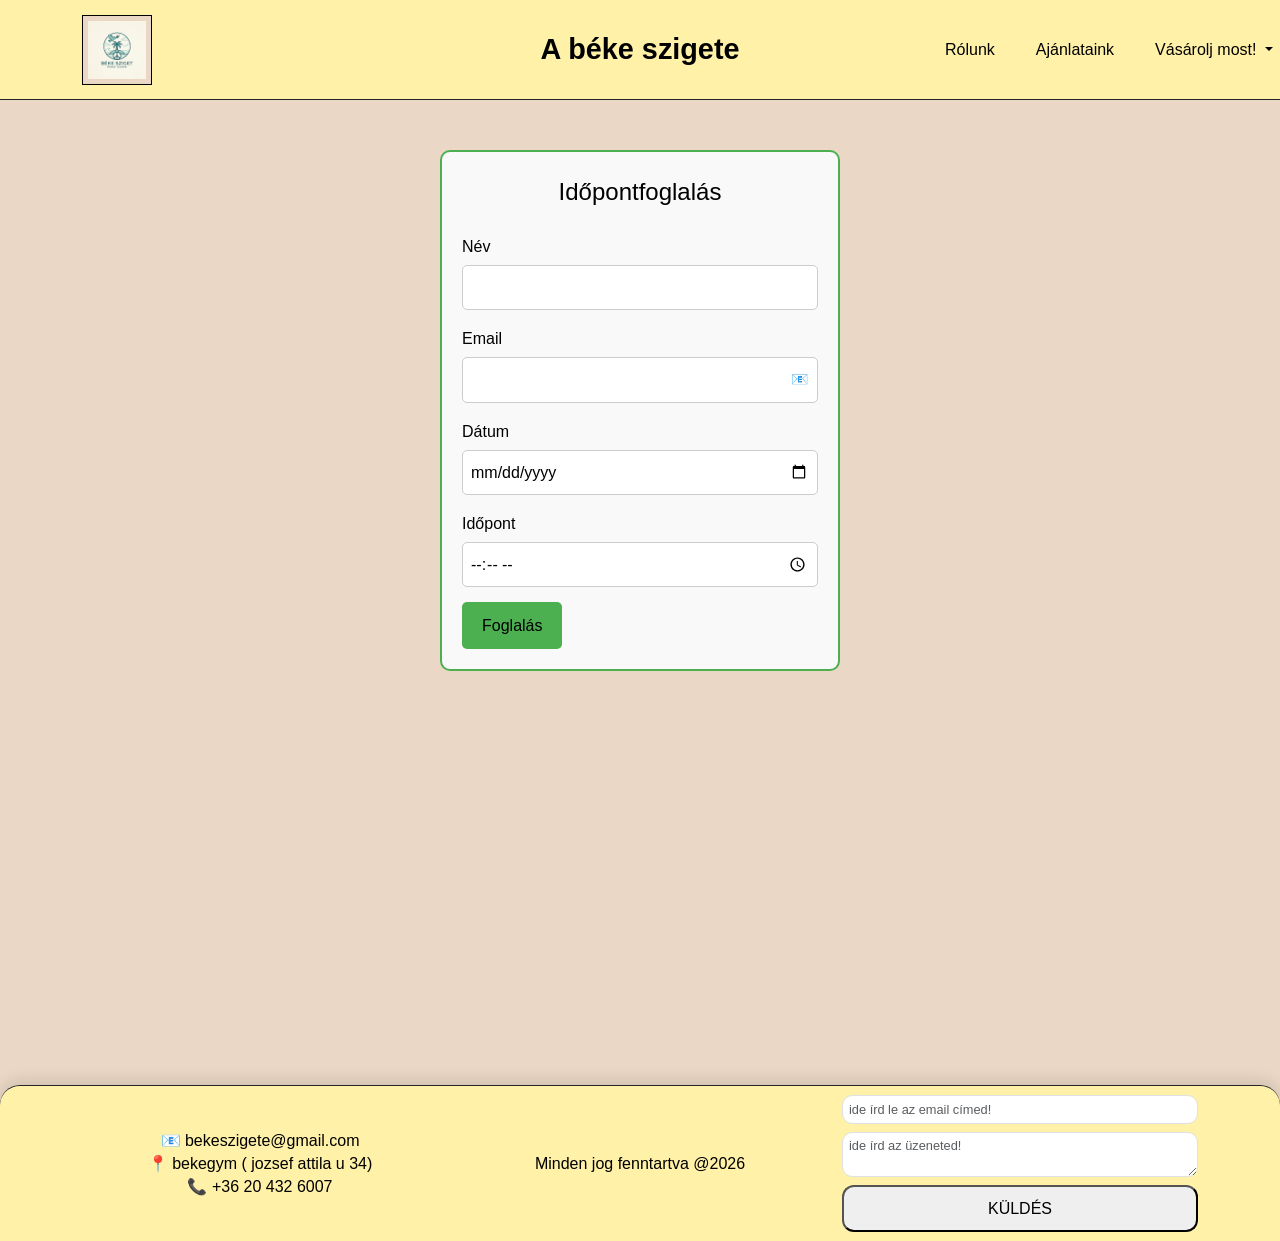
==== ajanlat.html @ f7b93e75 "javítva" ====
<!DOCTYPE html>
<html lang="hu">
<head>
    <meta charset="UTF-8">
    <meta name="viewport" content="width=device-width, initial-scale=1.0">
    <title>Git Áron | Táplálkozási és Életmód Tanácsadó</title>
    <link href="https://cdn.jsdelivr.net/npm/bootstrap@5.3.3/dist/css/bootstrap.min.css" rel="stylesheet">
    <link rel="stylesheet" href="css/style.css">

<title>Időpontfoglalás</title>

</head>

<body>

    <header class="sziget-fejlec container-fluid border-bottom border-dark">
    <div class="container h-100">
      <div class="row h-100 align-items-center">
        <div class="col-3">
          <img src="img/oldallogo.png" class="sziget-mini-logo" alt="Logo">
        </div>
        <div class="col-6 text-center">
          <a href="index.html" class="sziget-fo-link nav-link active">A béke szigete</a>
        </div>

        <nav class="navbar navbar-expand-lg sajat-navbar col-3 d-flex justify-content-end gap-3">
          <div class="container-fluid">
            <button class="navbar-toggler" type="button" data-bs-toggle="collapse"
              data-bs-target="#navbarSupportedContent" aria-controls="navbarSupportedContent" aria-expanded="false"
              aria-label="Toggle navigation">
              <span class="navbar-toggler-icon"></span>
            </button>
            <div class="collapse navbar-collapse" id="navbarSupportedContent">
              <ul class="navbar-nav me-auto mb-2 mb-lg-0">
                <li class="nav-item">
                  <a class="nav-link active" aria-current="page" href="rolunk.html">Rólunk</a>
                </li>
                <li class="nav-item">
                  <a class="nav-link" href="ajanlat.html">Ajánlataink</a>
                </li>
                <li class="nav-item dropdown">
                  <a class="nav-link dropdown-toggle" href="#" role="button" data-bs-toggle="dropdown"
                    aria-expanded="false">
                    Vásárolj most!
                  </a>
                  <ul class="dropdown-menu">

                    <li><a class="dropdown-item" href="termekek.html">Termékek</a></li>
                    <li>
                      <hr class="dropdown-divider">
                    </li>
                    <li><a class="dropdown-item" href="shop.html">Ruháink</a></li>
                  </ul>
                </li>
              </ul>

            </div>
          </div>
        </nav>
  </header>
<div id="idopont-container">

    <div id="idopont-cim">
        Időpontfoglalás
    </div>

    <div id="nev-div" class="idopont-mezo">
        <label for="nev-input">Név</label>
        <input type="text" id="nev-input">
    </div>

   <div id="email-div" class="idopont-mezo">
    <label for="email-input">Email</label>

    <div class="input-wrapper">
        <input type="email" id="email-input">
        <span id="email-icon">📧</span>
    </div>
</div>


    <div id="datum-div" class="idopont-mezo">
        <label for="datum-input">Dátum</label>
        <input type="date" id="datum-input">
    </div>

    <div id="ido-div" class="idopont-mezo">
        <label for="ido-input">Időpont</label>
        <input type="time" id="ido-input">
    </div>

    <div id="gomb-div">
        <button id="idopont-gomb">Foglalás</button>
    </div>

</div>

<div id="map-container-custom">
    <iframe 
        src="https://maps.google.com/maps?q=Makó&output=embed"
        width="100%" 
        height="300"
        style="border:0;">
    </iframe>
</div>


  <footer class="sziget-lablec container-fluid border-top border-dark">
    <div class="container py-1">
      <div class="row align-items-center">
        <div class="col-md-4">
          <p class="m-1">📧 bekeszigete@gmail.com</p>
          <p class="m-1">📍 bekegym ( jozsef attila u 34)</p>
          <p class="m-1">📞 +36 20 432 6007</p>
        </div>
        <div class="col-md-4 text-center">
          <span class="sziget-jogok">Minden jog fenntartva @2026</span>
        </div>
        <div class="col-md-4">
          <form class="d-flex flex-column gap-2">
            <input type="email" class="form-control form-control-sm sziget-input"
              placeholder="ide írd le az email címed!">
            <textarea class="form-control form-control-sm sziget-input" placeholder="ide írd az üzeneted!"></textarea>
            <button type="submit" class="sziget-gomb py-2">KÜLDÉS</button>
          </form>
        </div>
      </div>
    </div>











































































    <script>
    const emailInput = document.getElementById("email-input");
const emailIcon = document.getElementById("email-icon");

emailInput.addEventListener("input", () => {
    const value = emailInput.value;

    if (value.includes("@")) {
        const domain = value.split("@")[1];

        if (domain.includes("gmail")) {
            emailIcon.textContent = "📧 Gmail";
        } else if (domain.includes("freemail")) {
            emailIcon.textContent = "📧 Freemail";
        } else if (domain.includes("citromail")) {
            emailIcon.textContent = "📧 Citromail";
        } else if (domain.includes("outlook") || domain.includes("hotmail")) {
            emailIcon.textContent = "📧 Outlook";
        } else {
            emailIcon.textContent = "📧 " + domain;
        }
    } else {
        emailIcon.textContent = "📧";
    }
});
</script>

</footer>
<script src="https://cdn.jsdelivr.net/npm/bootstrap@5.3.2/dist/js/bootstrap.bundle.min.js"></script>

</body>
</html>
---- css/style.css ----
/* ALAP BEÁLLÍTÁSOK */
body {
    background-color: #EAD7C5 !important; /* Barack háttér */
    color: #000000 !important;
    min-height: 100vh;
    display: flex;
    flex-direction: column;
}

/* Minden szöveg legyen fekete */
p, span, div, a, h2, button, input, textarea {
    color: #000000 !important;
}

/* FEJLÉC ÉS LÁBLÉC SÁRGA HÁTTERE */
.sziget-fejlec, .sziget-lablec {
    background-color: #FFF1A8 !important; /* Sárga háttér */
}

/* FEJLÉC ELEMEK */
.sziget-fejlec {
    height: 100px;
}

.sziget-mini-logo {
    height: 70px;
    border: 1px solid #000;
    padding: 5px;
    background-color: #EAD7C5;
}

.sziget-fo-link {
    font-size: 1.8rem;
    font-weight: bold;
    text-decoration: none !important;
}

.sziget-nav-item {
    font-size: 0.9rem;
    font-weight: bold;
    text-decoration: none !important;
}

/* PROFIL ÉS NÉV */
.sziget-profil-keret {
    background-color: #FFF1A8;
}

.sziget-profil-nev {
    background-color: #FFF1A8;
    font-size: 1.8rem;
    font-weight: bold;
}
.sziget-kartya img {
  width: 200px;
  height: auto;
}


.sziget-lablec {
  border-radius: 20px 20px 0 0; /* felül lekerekített */
  overflow: hidden; /* hogy a belső elemek is kövessék */
  box-shadow: 0 -5px 15px rgba(0,0,0,0.1); /* finom árnyék */
  margin-top: 30px; /* kis tér a footer előtt */
  padding-top: 5px;
  padding-bottom: 5px;
}

.sziget-input {
  border-radius: 10px;
}

.sziget-lablec p {
  margin: 0;
  line-height: 1.2;
}

.sziget-lablec .row {
  align-items: center;
}

.sziget-lablec input,
.sziget-lablec textarea {
  padding: 3px 6px;
  font-size: 0.8rem;
}

.sziget-lablec textarea {
  height: 45px;
}

.sziget-gomb {
  border-radius: 12px;
  transition: all 0.2s ease;
}

.sziget-gomb:hover {
  transform: translateY(-2px);
}
.sajat-navbar {
  background-color: transparent !important;
  box-shadow: none;
}

* { margin: 0; padding: 0; box-sizing: border-box; }
body { font-family: 'Montserrat', sans-serif; color: #444; background-color: #fdfdfd; line-height: 1.7; }
span { color: #2d6a4f; } 

nav {
    display: flex; justify-content: space-between; align-items: center;
    padding: 20px 8%; background: white; position: sticky; top: 0; z-index: 100;
    box-shadow: 0 2px 10px rgba(0,0,0,0.05);
}
.logo { font-size: 1.5rem; font-weight: bold; text-transform: uppercase; }
nav ul { display: flex; list-style: none; gap: 25px; }
nav a { text-decoration: none; color: #555; font-weight: 400; transition: 0.3s; }
nav a:hover { color: #2d6a4f; }

.hero {
    height: 70vh;
    background: linear-gradient(rgba(255,255,255,0.8), rgba(255,255,255,0.8)), 
                url('https://images.unsplash.com/photo-1490645935967-10de6ba17061?auto=format&fit=crop&w=1350&q=80');
    background-size: cover; background-position: center;
    display: flex; align-items: center; justify-content: center; text-align: center;
}
.hero h1 { font-family: 'Playfair Display', serif; font-size: 3rem; margin-bottom: 20px; }
.cta-button {
    display: inline-block; padding: 15px 35px; background: #2d6a4f; color: white;
    text-decoration: none; border-radius: 50px; margin-top: 20px; transition: 0.3s; 
}
.cta-button:hover { background: #1b4332; transform: scale(1.05); }

.section { padding: 80px 10%; }
.section-title { text-align: center; margin-bottom: 50px; }
.underline { width: 60px; height: 3px; background: #2d6a4f; margin: 10px auto; }

.content-flex { display: flex; flex-wrap: wrap; gap: 40px; align-items: center; }
.text-box { flex: 2; min-width: 300px; }
.stats-box { flex: 1; background: #f0f7f4; padding: 30px; border-radius: 15px; }
.stat { margin-bottom: 15px; font-size: 1.1rem; }

.services { background: #f9f9f9; padding: 60px 10%; }
.service-grid { display: grid; grid-template-columns: repeat(auto-fit, minmax(250px, 1fr)); gap: 20px; }
.card {
    background: white; padding: 40px; border-radius: 10px; text-align: center;
    box-shadow: 0 4px 15px rgba(0,0,0,0.05); transition: 0.3s;
}
.card:hover { transform: translateY(-5px); }

footer { background: #2d6a4f; color: white; text-align: center; padding: 60px 10%; }
footer a { color: #b7e4c7; text-decoration: none; }


/* ====================== ÁLTALÁNOS ====================== */
* {
    margin: 0;
    padding: 0;
    box-sizing: border-box;
}

body {
    font-family: 'Segoe UI', Tahoma, Geneva, Verdana, sans-serif;
    background-color: #1a1a1a;
    color: #333;
}

/* ====================== FEJLÉC ====================== */
.recept-header {
    background-color: #ffeb3b;
    padding: 12px 0;
    border-bottom: 3px solid #333;
}

.recept-header-content {
    max-width: 1200px;
    margin: 0 auto;
    display: flex;
    align-items: center;
    justify-content: space-between;
    padding: 0 20px;
}

.recept-logo {
    height: 65px;
    border: 2px solid #333;
    background: white;
    padding: 5px;
}

.recept-site-title {
    font-size: 2.1rem;
    font-weight: 700;
    color: #333;
}

.recept-nav {
    display: flex;
    gap: 30px;
    align-items: center;
}

.recept-nav a {
    color: #333;
    text-decoration: none;
    font-weight: 600;
    font-size: 1.05rem;
    transition: 0.3s;
}

.recept-nav a:hover {
    color: #000;
    text-decoration: underline;
}

/* ====================== FŐ TARTALOM ====================== */
.recept-main {
    max-width: 1100px;
    margin: 40px auto;
    background-color: #f5e8d3;
    min-height: calc(100vh - 120px);
    padding: 40px 50px;
}

.recept-title {
    text-align: center;
    font-size: 2.4rem;
    margin-bottom: 40px;
    color: #333;
    font-weight: 700;
}

/* Rács */
.recept-grid {
    display: grid;
    grid-template-columns: 1fr 1fr 1fr;
    gap: 25px;
}

/* Kép doboz */
.recept-image-box {
    aspect-ratio: 1 / 1;
    background-color: #e0e0e0;
    border: 3px solid #555;
    display: flex;
    align-items: center;
    justify-content: center;
    font-size: 24px;
    color: #666;
}

/* Általános doboz (Hozzávalók + Elkészítés) */
.recept-box {
    border: 3px solid #000000;
    background-color: #cbffb7;
}

.recept-box-header {
    background-color: #f3ff8a;
    padding: 14px;
    text-align: center;
    font-size: 1.35rem;
    font-weight: 600;
    border-bottom: 3px solid #000000;
}

.recept-box-content {
    padding: 20px;
    min-height: 380px;
    font-size: 17px;
    line-height: 1.6;
}

/* Táplanyag */
.recept-nutrition {
    margin-top: 40px;
    text-align: center;
}

.recept-nutrition-box {
    display: inline-block;
    background-color: #e0e0e0;
    border: 3px solid #555;
    padding: 16px 50px;
    font-size: 1.25rem;
    font-weight: 600;
}

/* ====================== RESZPONZÍV ====================== */
@media (max-width: 992px) {
    .recept-grid {
        grid-template-columns: 1fr;
        gap: 20px;
    }
    
    .recept-main {
        padding: 30px 20px;
    }
    
    .recept-title {
        font-size: 2rem;
    }
}

@media (max-width: 600px) {
    .recept-header-content {
        flex-direction: column;
        gap: 15px;
        text-align: center;
    }
    
    .recept-nav {
        gap: 20px;
    }
}

/* Fő konténer */
#idopont-container {
    width: 400px;
    margin: 50px auto;
    padding: 20px;
    border: 2px solid #4CAF50;
    border-radius: 10px;
    font-family: Arial;
    background-color: #f9f9f9;
}

/* Cím */
#idopont-cim {
    text-align: center;
    font-size: 24px;
    margin-bottom: 20px;
}

/* Input blokkok */
.idopont-mezo {
    margin-bottom: 15px;
}

.idopont-mezo label {
    display: block;
    margin-bottom: 5px;
}

.idopont-mezo input {
    width: 100%;
    padding: 8px;
    border-radius: 5px;
    border: 1px solid #ccc;
}

/* Gomb */
#idopont-gomb-div {
    text-align: center;
}

#idopont-gomb {
    padding: 10px 20px;
    background-color: #4CAF50;
    color: white;
    border: none;
    border-radius: 5px;
    cursor: pointer;
}

#idopont-gomb:hover {
    background-color: #45a049;
}













.input-wrapper {
    position: relative;
}

.input-wrapper input {
    width: 100%;
    padding-right: 80px; /* hely az ikonnak */
}

#email-icon {
    position: absolute;
    right: 10px;
    top: 50%;
    transform: translateY(-50%);
    font-size: 14px;
    color: gray;
    pointer-events: none;
}

#map-container-custom {
    margin-top: 25px;
}

#map-title-custom {
    font-size: 18px;
    margin-bottom: 10px;
    font-weight: bold;
}

#map-frame-wrapper-custom {
    border-radius: 12px;
    overflow: hidden;
    border: 2px solid #ccc;
}

#map-iframe-custom {
    width: 100%;
    height: 280px;
    border: none;
}
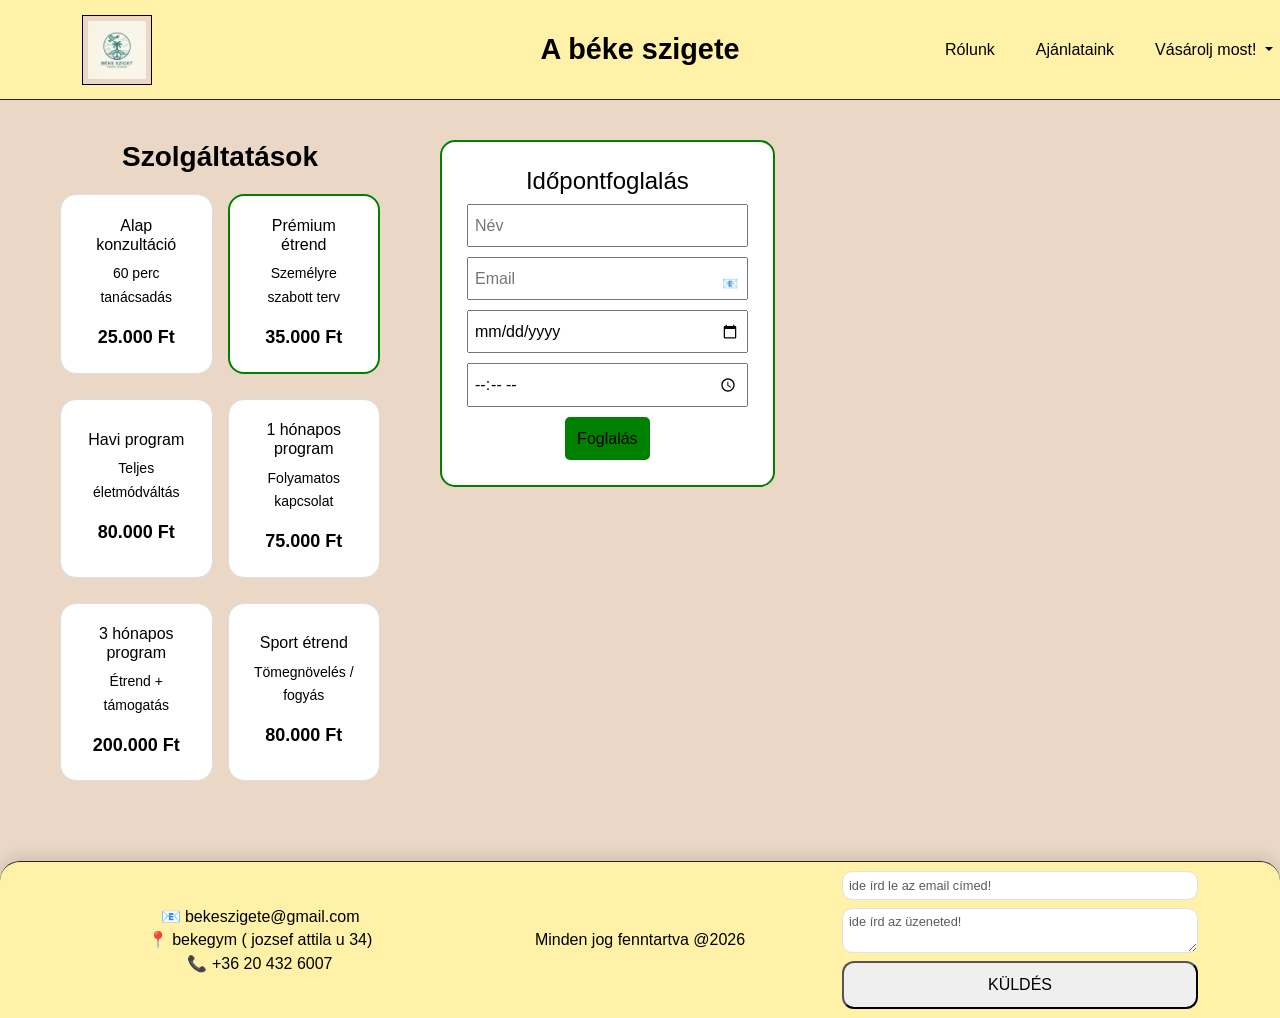
==== commit ddda0d31: "edit" ====
--- a/ajanlat.html
+++ b/ajanlat.html
@@ -58,51 +58,82 @@
           </div>
         </nav>
   </header>
-<div id="idopont-container">
-
-    <div id="idopont-cim">
-        Időpontfoglalás
-    </div>
-
-    <div id="nev-div" class="idopont-mezo">
-        <label for="nev-input">Név</label>
-        <input type="text" id="nev-input">
-    </div>
-
-   <div id="email-div" class="idopont-mezo">
-    <label for="email-input">Email</label>
-
-    <div class="input-wrapper">
-        <input type="email" id="email-input">
-        <span id="email-icon">📧</span>
+<div id="main-layout-custom">
+
+    <!-- BAL: SZOLGÁLTATÁSOK -->
+  <div id="services-container-custom">
+    <h3 class="services-title">Szolgáltatások</h3>
+
+    <div class="services-grid">
+
+        <div class="service-card">
+            <h5>Alap konzultáció</h5>
+            <p>60 perc tanácsadás</p>
+            <span class="price">25.000 Ft</span>
+        </div>
+
+        <div class="service-card highlight">
+            <h5>Prémium étrend</h5>
+            <p>Személyre szabott terv</p>
+            <span class="price">35.000 Ft</span>
+        </div>
+
+        <div class="service-card">
+            <h5>Havi program</h5>
+            <p>Teljes életmódváltás</p>
+            <span class="price">80.000 Ft</span>
+        </div>
+
+        <div class="service-card">
+            <h5>1 hónapos program</h5>
+            <p>Folyamatos kapcsolat</p>
+            <span class="price">75.000 Ft</span>
+        </div>
+
+        <div class="service-card">
+            <h5>3 hónapos program</h5>
+            <p>Étrend + támogatás</p>
+            <span class="price">200.000 Ft</span>
+        </div>
+
+        <div class="service-card">
+            <h5>Sport étrend</h5>
+            <p>Tömegnövelés / fogyás</p>
+            <span class="price">80.000 Ft</span>
+        </div>
+
     </div>
 </div>
 
 
-    <div id="datum-div" class="idopont-mezo">
-        <label for="datum-input">Dátum</label>
-        <input type="date" id="datum-input">
-    </div>
-
-    <div id="ido-div" class="idopont-mezo">
-        <label for="ido-input">Időpont</label>
-        <input type="time" id="ido-input">
-    </div>
-
-    <div id="gomb-div">
-        <button id="idopont-gomb">Foglalás</button>
+
+    <!-- KÖZÉP: IDŐPONT -->
+    <div id="booking-container-custom">
+
+        <h4>Időpontfoglalás</h4>
+
+        <input type="text" placeholder="Név">
+
+        <div class="input-wrapper">
+            <input type="email" id="email-input" placeholder="Email">
+            <span id="email-icon">📧</span>
+        </div>
+
+        <input type="date">
+        <input type="time">
+
+        <button>Foglalás</button>
+    </div>
+
+
+    <!-- JOBB: TÉRKÉP -->
+    <div id="map-container-custom">
+        <iframe src="https://maps.google.com/maps?q=Makó&output=embed"></iframe>
     </div>
 
 </div>
 
-<div id="map-container-custom">
-    <iframe 
-        src="https://maps.google.com/maps?q=Makó&output=embed"
-        width="100%" 
-        height="300"
-        style="border:0;">
-    </iframe>
-</div>
+
 
 
   <footer class="sziget-lablec container-fluid border-top border-dark">
--- a/css/style.css
+++ b/css/style.css
@@ -378,13 +378,61 @@
 
 
 
+#main-layout-custom {
+    display: flex;
+    justify-content: space-between; /* SZÉLEKRE HÚZ */
+    align-items: flex-start;
+    gap: 60px;
+    padding: 40px 60px; /* ne margin, hanem padding */
+    width: 100%;
+}
+
+/* BAL OLDAL */
+#services-container-custom {
+    width: 380px; /* nagyobb */
+}
+
+.service-card {
+    border: 1px solid #ccc;
+    padding: 10px;
+    margin-bottom: 10px;
+    border-radius: 8px;
+    background: white;
+}
+
+/* KÖZÉP */
+#booking-container-custom {
+    width: 360px;
+    border: 2px solid green;
+    padding: 25px;
+    border-radius: 15px;
+    background: white;
+    text-align: center;
+    margin: 0 auto; /* EZ KÖZÉPRE TESZI */
+}
+
+
+#booking-container-custom input {
+    width: 100%;
+    margin-bottom: 10px;
+    padding: 6px;
+}
+
+#booking-container-custom button {
+    background: green;
+    color: white;
+    border: none;
+    padding: 8px 12px;
+    border-radius: 5px;
+}
+
+/* EMAIL IKON */
 .input-wrapper {
     position: relative;
 }
 
 .input-wrapper input {
-    width: 100%;
-    padding-right: 80px; /* hely az ikonnak */
+    padding-right: 80px;
 }
 
 #email-icon {
@@ -392,29 +440,99 @@
     right: 10px;
     top: 50%;
     transform: translateY(-50%);
+    font-size: 13px;
+    color: gray;
+}
+
+/* JOBB OLDAL */
+#map-container-custom {
+    width: 420px;
+}
+
+
+#map-container-custom iframe {
+    width: 100%;
+    height: 320px;
+    border-radius: 15px;
+}
+
+body {
+    margin: 0;
+}
+
+#main-layout-custom {
+    min-height: 70vh; /* EZ A LÉNYEG */
+}
+
+#services-container-custom {
+    max-width: 320px;
+}
+
+.services-title {
+    text-align: center;
+    margin-bottom: 20px;
+    font-weight: 600;
+}
+
+/* GRID */
+.services-grid {
+    display: grid;
+    grid-template-columns: 1fr 1fr; /* 2 oszlop */
+    gap: 15px;
+}
+
+@media (max-width: 1200px) {
+    #main-layout-custom {
+        flex-direction: column;
+        align-items: center;
+    }
+
+    #services-container-custom,
+    #booking-container-custom,
+    #map-container-custom {
+        width: 100%;
+        max-width: 500px;
+    }
+}
+/* KÁRTYA */
+.service-card {
+    background: white;
+    padding: 20px; /* nagyobb */
+    border-radius: 16px;
+    text-align: center;
+    border: 1px solid #ddd;
+    transition: 0.3s;
+    min-height: 140px; /* egységes méret */
+    display: flex;
+    flex-direction: column;
+    justify-content: center;
+}
+
+/* HOVER EFFECT */
+.service-card:hover {
+    transform: translateY(-5px);
+    box-shadow: 0 10px 20px rgba(0,0,0,0.1);
+}
+
+/* KIEMELT */
+.service-card.highlight {
+    border: 2px solid green;
+}
+
+/* SZÖVEGEK */
+.service-card h5 {
+    margin-bottom: 8px;
+    font-size: 16px;
+}
+
+.service-card p {
     font-size: 14px;
-    color: gray;
-    pointer-events: none;
-}
-
-#map-container-custom {
-    margin-top: 25px;
-}
-
-#map-title-custom {
+    margin-bottom: 12px;
+}
+
+/* ÁR */
+.price {
     font-size: 18px;
-    margin-bottom: 10px;
     font-weight: bold;
-}
-
-#map-frame-wrapper-custom {
-    border-radius: 12px;
-    overflow: hidden;
-    border: 2px solid #ccc;
-}
-
-#map-iframe-custom {
-    width: 100%;
-    height: 280px;
-    border: none;
-}
+    color: green;
+}
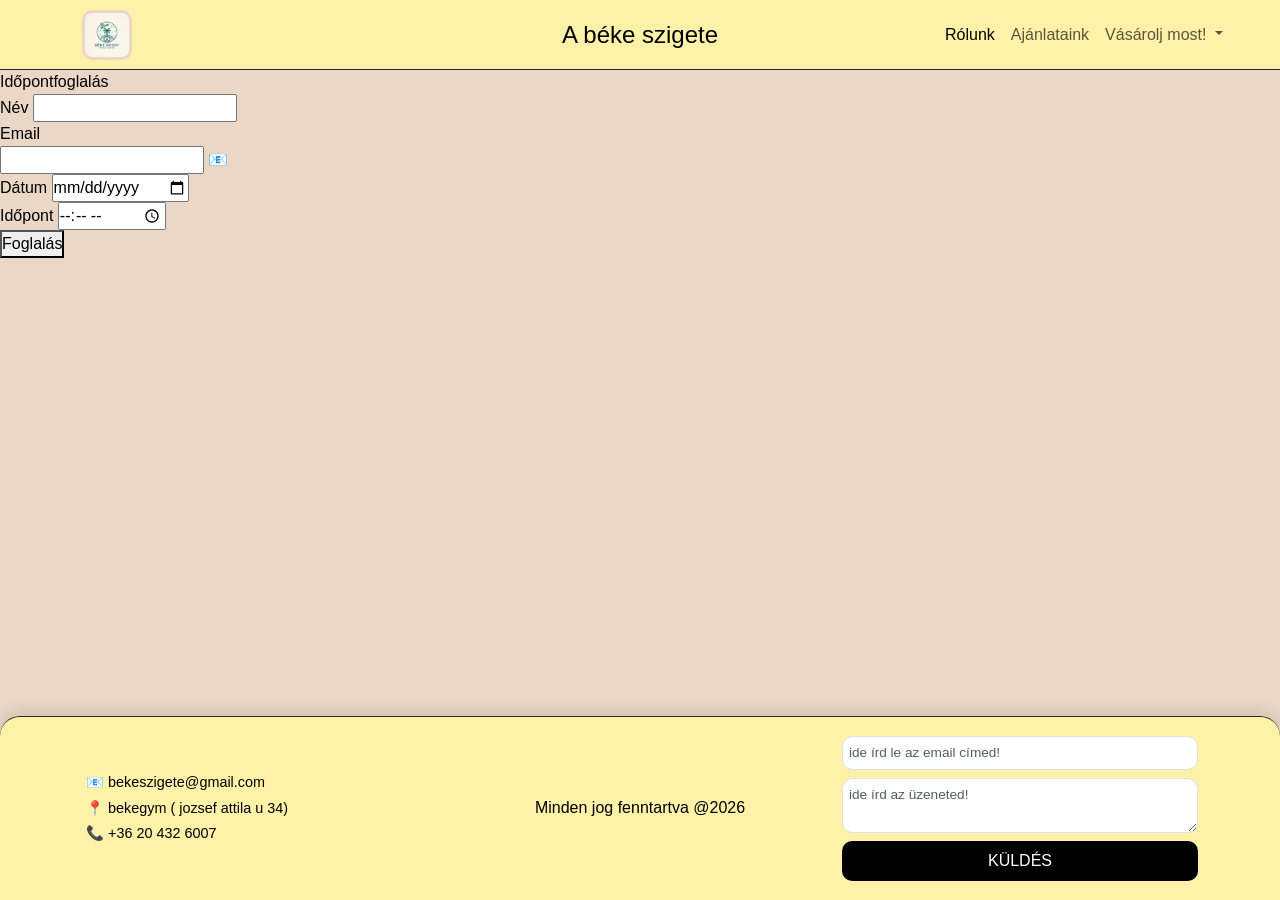
==== commit 4477f6cb: "Markiyiy" ====
--- a/ajanlat.html
+++ b/ajanlat.html
@@ -58,83 +58,42 @@
           </div>
         </nav>
   </header>
-<div id="main-layout-custom">
+<div id="idopont-container">
 
-    <!-- BAL: SZOLGÁLTATÁSOK -->
-  <div id="services-container-custom">
-    <h3 class="services-title">Szolgáltatások</h3>
+    <div id="idopont-cim">
+        Időpontfoglalás
+    </div>
 
-    <div class="services-grid">
+    <div id="nev-div" class="idopont-mezo">
+        <label for="nev-input">Név</label>
+        <input type="text" id="nev-input">
+    </div>
 
-        <div class="service-card">
-            <h5>Alap konzultáció</h5>
-            <p>60 perc tanácsadás</p>
-            <span class="price">25.000 Ft</span>
-        </div>
+   <div id="email-div" class="idopont-mezo">
+    <label for="email-input">Email</label>
 
-        <div class="service-card highlight">
-            <h5>Prémium étrend</h5>
-            <p>Személyre szabott terv</p>
-            <span class="price">35.000 Ft</span>
-        </div>
-
-        <div class="service-card">
-            <h5>Havi program</h5>
-            <p>Teljes életmódváltás</p>
-            <span class="price">80.000 Ft</span>
-        </div>
-
-        <div class="service-card">
-            <h5>1 hónapos program</h5>
-            <p>Folyamatos kapcsolat</p>
-            <span class="price">75.000 Ft</span>
-        </div>
-
-        <div class="service-card">
-            <h5>3 hónapos program</h5>
-            <p>Étrend + támogatás</p>
-            <span class="price">200.000 Ft</span>
-        </div>
-
-        <div class="service-card">
-            <h5>Sport étrend</h5>
-            <p>Tömegnövelés / fogyás</p>
-            <span class="price">80.000 Ft</span>
-        </div>
-
+    <div class="input-wrapper">
+        <input type="email" id="email-input">
+        <span id="email-icon">📧</span>
     </div>
 </div>
 
 
-
-    <!-- KÖZÉP: IDŐPONT -->
-    <div id="booking-container-custom">
-
-        <h4>Időpontfoglalás</h4>
-
-        <input type="text" placeholder="Név">
-
-        <div class="input-wrapper">
-            <input type="email" id="email-input" placeholder="Email">
-            <span id="email-icon">📧</span>
-        </div>
-
-        <input type="date">
-        <input type="time">
-
-        <button>Foglalás</button>
+    <div id="datum-div" class="idopont-mezo">
+        <label for="datum-input">Dátum</label>
+        <input type="date" id="datum-input">
     </div>
 
+    <div id="ido-div" class="idopont-mezo">
+        <label for="ido-input">Időpont</label>
+        <input type="time" id="ido-input">
+    </div>
 
-    <!-- JOBB: TÉRKÉP -->
-    <div id="map-container-custom">
-        <iframe src="https://maps.google.com/maps?q=Makó&output=embed"></iframe>
+    <div id="gomb-div">
+        <button id="idopont-gomb">Foglalás</button>
     </div>
 
 </div>
-
-
-
 
   <footer class="sziget-lablec container-fluid border-top border-dark">
     <div class="container py-1">
@@ -157,111 +116,9 @@
         </div>
       </div>
     </div>
+  </footer>
 
-
-
-
-
-
-
-
-
-
-
-
-
-
-
-
-
-
-
-
-
-
-
-
-
-
-
-
-
-
-
-
-
-
-
-
-
-
-
-
-
-
-
-
-
-
-
-
-
-
-
-
-
-
-
-
-
-
-
-
-
-
-
-
-
-
-
-
-
-
-
-
-
-
-
-    <script>
-    const emailInput = document.getElementById("email-input");
-const emailIcon = document.getElementById("email-icon");
-
-emailInput.addEventListener("input", () => {
-    const value = emailInput.value;
-
-    if (value.includes("@")) {
-        const domain = value.split("@")[1];
-
-        if (domain.includes("gmail")) {
-            emailIcon.textContent = "📧 Gmail";
-        } else if (domain.includes("freemail")) {
-            emailIcon.textContent = "📧 Freemail";
-        } else if (domain.includes("citromail")) {
-            emailIcon.textContent = "📧 Citromail";
-        } else if (domain.includes("outlook") || domain.includes("hotmail")) {
-            emailIcon.textContent = "📧 Outlook";
-        } else {
-            emailIcon.textContent = "📧 " + domain;
-        }
-    } else {
-        emailIcon.textContent = "📧";
-    }
-});
-</script>
-
-</footer>
 <script src="https://cdn.jsdelivr.net/npm/bootstrap@5.3.2/dist/js/bootstrap.bundle.min.js"></script>
-
 </body>
 </html>
 
--- a/css/style.css
+++ b/css/style.css
@@ -1,157 +1,4 @@
-/* ALAP BEÁLLÍTÁSOK */
-body {
-    background-color: #EAD7C5 !important; /* Barack háttér */
-    color: #000000 !important;
-    min-height: 100vh;
-    display: flex;
-    flex-direction: column;
-}
-
-/* Minden szöveg legyen fekete */
-p, span, div, a, h2, button, input, textarea {
-    color: #000000 !important;
-}
-
-/* FEJLÉC ÉS LÁBLÉC SÁRGA HÁTTERE */
-.sziget-fejlec, .sziget-lablec {
-    background-color: #FFF1A8 !important; /* Sárga háttér */
-}
-
-/* FEJLÉC ELEMEK */
-.sziget-fejlec {
-    height: 100px;
-}
-
-.sziget-mini-logo {
-    height: 70px;
-    border: 1px solid #000;
-    padding: 5px;
-    background-color: #EAD7C5;
-}
-
-.sziget-fo-link {
-    font-size: 1.8rem;
-    font-weight: bold;
-    text-decoration: none !important;
-}
-
-.sziget-nav-item {
-    font-size: 0.9rem;
-    font-weight: bold;
-    text-decoration: none !important;
-}
-
-/* PROFIL ÉS NÉV */
-.sziget-profil-keret {
-    background-color: #FFF1A8;
-}
-
-.sziget-profil-nev {
-    background-color: #FFF1A8;
-    font-size: 1.8rem;
-    font-weight: bold;
-}
-.sziget-kartya img {
-  width: 200px;
-  height: auto;
-}
-
-
-.sziget-lablec {
-  border-radius: 20px 20px 0 0; /* felül lekerekített */
-  overflow: hidden; /* hogy a belső elemek is kövessék */
-  box-shadow: 0 -5px 15px rgba(0,0,0,0.1); /* finom árnyék */
-  margin-top: 30px; /* kis tér a footer előtt */
-  padding-top: 5px;
-  padding-bottom: 5px;
-}
-
-.sziget-input {
-  border-radius: 10px;
-}
-
-.sziget-lablec p {
-  margin: 0;
-  line-height: 1.2;
-}
-
-.sziget-lablec .row {
-  align-items: center;
-}
-
-.sziget-lablec input,
-.sziget-lablec textarea {
-  padding: 3px 6px;
-  font-size: 0.8rem;
-}
-
-.sziget-lablec textarea {
-  height: 45px;
-}
-
-.sziget-gomb {
-  border-radius: 12px;
-  transition: all 0.2s ease;
-}
-
-.sziget-gomb:hover {
-  transform: translateY(-2px);
-}
-.sajat-navbar {
-  background-color: transparent !important;
-  box-shadow: none;
-}
-
-* { margin: 0; padding: 0; box-sizing: border-box; }
-body { font-family: 'Montserrat', sans-serif; color: #444; background-color: #fdfdfd; line-height: 1.7; }
-span { color: #2d6a4f; } 
-
-nav {
-    display: flex; justify-content: space-between; align-items: center;
-    padding: 20px 8%; background: white; position: sticky; top: 0; z-index: 100;
-    box-shadow: 0 2px 10px rgba(0,0,0,0.05);
-}
-.logo { font-size: 1.5rem; font-weight: bold; text-transform: uppercase; }
-nav ul { display: flex; list-style: none; gap: 25px; }
-nav a { text-decoration: none; color: #555; font-weight: 400; transition: 0.3s; }
-nav a:hover { color: #2d6a4f; }
-
-.hero {
-    height: 70vh;
-    background: linear-gradient(rgba(255,255,255,0.8), rgba(255,255,255,0.8)), 
-                url('https://images.unsplash.com/photo-1490645935967-10de6ba17061?auto=format&fit=crop&w=1350&q=80');
-    background-size: cover; background-position: center;
-    display: flex; align-items: center; justify-content: center; text-align: center;
-}
-.hero h1 { font-family: 'Playfair Display', serif; font-size: 3rem; margin-bottom: 20px; }
-.cta-button {
-    display: inline-block; padding: 15px 35px; background: #2d6a4f; color: white;
-    text-decoration: none; border-radius: 50px; margin-top: 20px; transition: 0.3s; 
-}
-.cta-button:hover { background: #1b4332; transform: scale(1.05); }
-
-.section { padding: 80px 10%; }
-.section-title { text-align: center; margin-bottom: 50px; }
-.underline { width: 60px; height: 3px; background: #2d6a4f; margin: 10px auto; }
-
-.content-flex { display: flex; flex-wrap: wrap; gap: 40px; align-items: center; }
-.text-box { flex: 2; min-width: 300px; }
-.stats-box { flex: 1; background: #f0f7f4; padding: 30px; border-radius: 15px; }
-.stat { margin-bottom: 15px; font-size: 1.1rem; }
-
-.services { background: #f9f9f9; padding: 60px 10%; }
-.service-grid { display: grid; grid-template-columns: repeat(auto-fit, minmax(250px, 1fr)); gap: 20px; }
-.card {
-    background: white; padding: 40px; border-radius: 10px; text-align: center;
-    box-shadow: 0 4px 15px rgba(0,0,0,0.05); transition: 0.3s;
-}
-.card:hover { transform: translateY(-5px); }
-
-footer { background: #2d6a4f; color: white; text-align: center; padding: 60px 10%; }
-footer a { color: #b7e4c7; text-decoration: none; }
-
-
-/* ====================== ÁLTALÁNOS ====================== */
+/* ====================== ALAP ====================== */
 * {
     margin: 0;
     padding: 0;
@@ -159,380 +6,210 @@
 }
 
 body {
-    font-family: 'Segoe UI', Tahoma, Geneva, Verdana, sans-serif;
-    background-color: #1a1a1a;
-    color: #333;
+    background-color: #EAD7C5;
+    font-family: 'Poppins', sans-serif;
+    color: #000;
+    min-height: 100vh;
+    display: flex;
+    flex-direction: column;
 }
 
 /* ====================== FEJLÉC ====================== */
-.recept-header {
-    background-color: #ffeb3b;
-    padding: 12px 0;
-    border-bottom: 3px solid #333;
-}
-
-.recept-header-content {
-    max-width: 1200px;
-    margin: 0 auto;
+.sziget-fejlec {
+    background-color: #FFF1A8;
+    height: 70px;
     display: flex;
     align-items: center;
-    justify-content: space-between;
-    padding: 0 20px;
-}
-
-.recept-logo {
-    height: 65px;
-    border: 2px solid #333;
+}
+
+.sziget-mini-logo {
+    height: 50px;
+    border-radius: 10px;
+    background-color: #EAD7C5;
+    padding: 3px;
+}
+
+.sziget-fo-link {
+    font-size: 1.5rem;
+    font-weight: 700;
+    text-decoration: none;
+    color: black;
+}
+
+.nav-link {
+    font-weight: 500;
+    transition: 0.3s;
+}
+
+.nav-link:hover {
+    color: #555;
+}
+
+/* ====================== RECEPT ====================== */
+.recept-container {
+    display: flex;
+    justify-content: center;
+    margin: 60px 0;
+}
+
+.recept-content {
     background: white;
-    padding: 5px;
-}
-
-.recept-site-title {
-    font-size: 2.1rem;
-    font-weight: 700;
-    color: #333;
-}
-
-.recept-nav {
-    display: flex;
-    gap: 30px;
-    align-items: center;
-}
-
-.recept-nav a {
-    color: #333;
-    text-decoration: none;
-    font-weight: 600;
-    font-size: 1.05rem;
-    transition: 0.3s;
-}
-
-.recept-nav a:hover {
-    color: #000;
-    text-decoration: underline;
-}
-
-/* ====================== FŐ TARTALOM ====================== */
-.recept-main {
-    max-width: 1100px;
-    margin: 40px auto;
-    background-color: #f5e8d3;
-    min-height: calc(100vh - 120px);
-    padding: 40px 50px;
+    padding: 40px;
+    border-radius: 20px;
+    max-width: 1000px;
+    width: 100%;
+    box-shadow: 0 15px 40px rgba(0,0,0,0.1);
 }
 
 .recept-title {
     text-align: center;
-    font-size: 2.4rem;
+    font-size: 2.3rem;
     margin-bottom: 40px;
-    color: #333;
     font-weight: 700;
 }
 
-/* Rács */
+/* GRID */
 .recept-grid {
     display: grid;
-    grid-template-columns: 1fr 1fr 1fr;
+    grid-template-columns: 1fr 1fr;
     gap: 25px;
 }
 
-/* Kép doboz */
+/* KÉP */
 .recept-image-box {
-    aspect-ratio: 1 / 1;
-    background-color: #e0e0e0;
-    border: 3px solid #555;
+    border-radius: 20px;
+    overflow: hidden;
+    background: #eee;
+    min-height: 250px;
     display: flex;
     align-items: center;
     justify-content: center;
-    font-size: 24px;
-    color: #666;
-}
-
-/* Általános doboz (Hozzávalók + Elkészítés) */
+}
+
+/* DOBOZOK */
 .recept-box {
-    border: 3px solid #000000;
-    background-color: #cbffb7;
+    background: #FFF1A8;
+    border-radius: 15px;
+    padding: 20px;
+    box-shadow: 0 5px 15px rgba(0,0,0,0.05);
+    transition: 0.3s;
+}
+
+.recept-box:hover {
+    transform: translateY(-5px);
 }
 
 .recept-box-header {
-    background-color: #f3ff8a;
-    padding: 14px;
-    text-align: center;
-    font-size: 1.35rem;
+    font-size: 1.3rem;
     font-weight: 600;
-    border-bottom: 3px solid #000000;
-}
-
-.recept-box-content {
-    padding: 20px;
-    min-height: 380px;
-    font-size: 17px;
-    line-height: 1.6;
-}
-
-/* Táplanyag */
-.recept-nutrition {
-    margin-top: 40px;
-    text-align: center;
-}
-
-.recept-nutrition-box {
-    display: inline-block;
-    background-color: #e0e0e0;
-    border: 3px solid #555;
-    padding: 16px 50px;
-    font-size: 1.25rem;
-    font-weight: 600;
+    margin-bottom: 10px;
+}
+
+/* LISTA */
+.recept-ingredients-list {
+    list-style: none;
+    padding: 0;
+}
+
+.recept-ingredients-list li {
+    padding: 10px 0;
+    border-bottom: 1px solid #eee;
+}
+
+/* ELKÉSZÍTÉS */
+.recept-preparation-box {
+    grid-column: span 2;
+    background: white;
+    border-radius: 15px;
+    padding: 25px;
+    box-shadow: 0 5px 15px rgba(0,0,0,0.05);
+}
+
+.recept-content-area {
+    line-height: 1.7;
+    margin-top: 10px;
+}
+
+/* ====================== FOOTER ====================== */
+.sziget-lablec {
+    background-color: #FFF1A8;
+    border-radius: 20px 20px 0 0;
+    margin-top: auto;
+    padding: 15px 0;
+    box-shadow: 0 -5px 15px rgba(0,0,0,0.1);
+}
+
+.sziget-lablec p {
+    margin: 2px 0;
+    font-size: 0.9rem;
+}
+
+/* INPUT */
+.sziget-input {
+    border-radius: 10px;
+    padding: 6px;
+    font-size: 0.85rem;
+}
+
+/* GOMB */
+.sziget-gomb {
+    border-radius: 10px;
+    background: black;
+    color: white;
+    border: none;
+    transition: 0.3s;
+}
+
+.sziget-gomb:hover {
+    background: #333;
+    transform: translateY(-2px);
 }
 
 /* ====================== RESZPONZÍV ====================== */
-@media (max-width: 992px) {
+@media (max-width: 768px) {
+
     .recept-grid {
         grid-template-columns: 1fr;
-        gap: 20px;
-    }
-    
-    .recept-main {
-        padding: 30px 20px;
-    }
-    
-    .recept-title {
-        font-size: 2rem;
-    }
-}
-
-@media (max-width: 600px) {
-    .recept-header-content {
-        flex-direction: column;
-        gap: 15px;
-        text-align: center;
-    }
-    
-    .recept-nav {
-        gap: 20px;
-    }
-}
-
-/* Fő konténer */
-#idopont-container {
-    width: 400px;
-    margin: 50px auto;
-    padding: 20px;
-    border: 2px solid #4CAF50;
-    border-radius: 10px;
-    font-family: Arial;
-    background-color: #f9f9f9;
-}
-
-/* Cím */
-#idopont-cim {
-    text-align: center;
-    font-size: 24px;
-    margin-bottom: 20px;
-}
-
-/* Input blokkok */
-.idopont-mezo {
-    margin-bottom: 15px;
-}
-
-.idopont-mezo label {
-    display: block;
-    margin-bottom: 5px;
-}
-
-.idopont-mezo input {
-    width: 100%;
-    padding: 8px;
-    border-radius: 5px;
-    border: 1px solid #ccc;
-}
-
-/* Gomb */
-#idopont-gomb-div {
-    text-align: center;
-}
-
-#idopont-gomb {
-    padding: 10px 20px;
-    background-color: #4CAF50;
-    color: white;
-    border: none;
-    border-radius: 5px;
-    cursor: pointer;
-}
-
-#idopont-gomb:hover {
-    background-color: #45a049;
-}
-
-
-
-
-
-
-
-
-
-
-
-
-
-#main-layout-custom {
-    display: flex;
-    justify-content: space-between; /* SZÉLEKRE HÚZ */
-    align-items: flex-start;
-    gap: 60px;
-    padding: 40px 60px; /* ne margin, hanem padding */
-    width: 100%;
-}
-
-/* BAL OLDAL */
-#services-container-custom {
-    width: 380px; /* nagyobb */
-}
-
-.service-card {
-    border: 1px solid #ccc;
-    padding: 10px;
-    margin-bottom: 10px;
-    border-radius: 8px;
-    background: white;
-}
-
-/* KÖZÉP */
-#booking-container-custom {
-    width: 360px;
-    border: 2px solid green;
-    padding: 25px;
-    border-radius: 15px;
-    background: white;
-    text-align: center;
-    margin: 0 auto; /* EZ KÖZÉPRE TESZI */
-}
-
-
-#booking-container-custom input {
-    width: 100%;
-    margin-bottom: 10px;
-    padding: 6px;
-}
-
-#booking-container-custom button {
-    background: green;
-    color: white;
-    border: none;
-    padding: 8px 12px;
-    border-radius: 5px;
-}
-
-/* EMAIL IKON */
-.input-wrapper {
-    position: relative;
-}
-
-.input-wrapper input {
-    padding-right: 80px;
-}
-
-#email-icon {
-    position: absolute;
-    right: 10px;
-    top: 50%;
-    transform: translateY(-50%);
-    font-size: 13px;
-    color: gray;
-}
-
-/* JOBB OLDAL */
-#map-container-custom {
-    width: 420px;
-}
-
-
-#map-container-custom iframe {
-    width: 100%;
-    height: 320px;
-    border-radius: 15px;
-}
-
-body {
-    margin: 0;
-}
-
-#main-layout-custom {
-    min-height: 70vh; /* EZ A LÉNYEG */
-}
-
-#services-container-custom {
-    max-width: 320px;
-}
-
-.services-title {
-    text-align: center;
-    margin-bottom: 20px;
-    font-weight: 600;
-}
-
-/* GRID */
-.services-grid {
-    display: grid;
-    grid-template-columns: 1fr 1fr; /* 2 oszlop */
-    gap: 15px;
-}
-
-@media (max-width: 1200px) {
-    #main-layout-custom {
-        flex-direction: column;
-        align-items: center;
-    }
-
-    #services-container-custom,
-    #booking-container-custom,
-    #map-container-custom {
-        width: 100%;
-        max-width: 500px;
-    }
-}
-/* KÁRTYA */
-.service-card {
-    background: white;
-    padding: 20px; /* nagyobb */
-    border-radius: 16px;
-    text-align: center;
-    border: 1px solid #ddd;
-    transition: 0.3s;
-    min-height: 140px; /* egységes méret */
-    display: flex;
-    flex-direction: column;
-    justify-content: center;
-}
-
-/* HOVER EFFECT */
-.service-card:hover {
-    transform: translateY(-5px);
-    box-shadow: 0 10px 20px rgba(0,0,0,0.1);
-}
-
-/* KIEMELT */
-.service-card.highlight {
-    border: 2px solid green;
-}
-
-/* SZÖVEGEK */
-.service-card h5 {
-    margin-bottom: 8px;
-    font-size: 16px;
-}
-
-.service-card p {
-    font-size: 14px;
-    margin-bottom: 12px;
-}
-
-/* ÁR */
-.price {
-    font-size: 18px;
-    font-weight: bold;
-    color: green;
-}
+    }
+
+    .recept-preparation-box {
+        grid-column: span 1;
+    }
+
+    .recept-content {
+        padding: 25px;
+    }
+
+    .sziget-fo-link {
+        font-size: 1.2rem;
+    }
+
+    .sziget-mini-logo {
+        height: 40px;
+    }
+}
+
+const emailInput = document.getElementById("email-input");
+const emailIcon = document.getElementById("email-icon");
+
+emailInput.addEventListener("input", () => {
+    const value = emailInput.value;
+
+    if (value.includes("@")) {
+        const domain = value.split("@")[1];
+
+        if (domain.includes("gmail")) {
+            emailIcon.textContent = "📧 Gmail";
+        } else if (domain.includes("freemail")) {
+            emailIcon.textContent = "📧 Freemail";
+        } else if (domain.includes("citromail")) {
+            emailIcon.textContent = "📧 Citromail";
+        } else if (domain.includes("outlook") || domain.includes("hotmail")) {
+            emailIcon.textContent = "📧 Outlook";
+        } else {
+            emailIcon.textContent = "📧 " + domain;
+        }
+    } else {
+        emailIcon.textContent = "📧";
+    }
+});
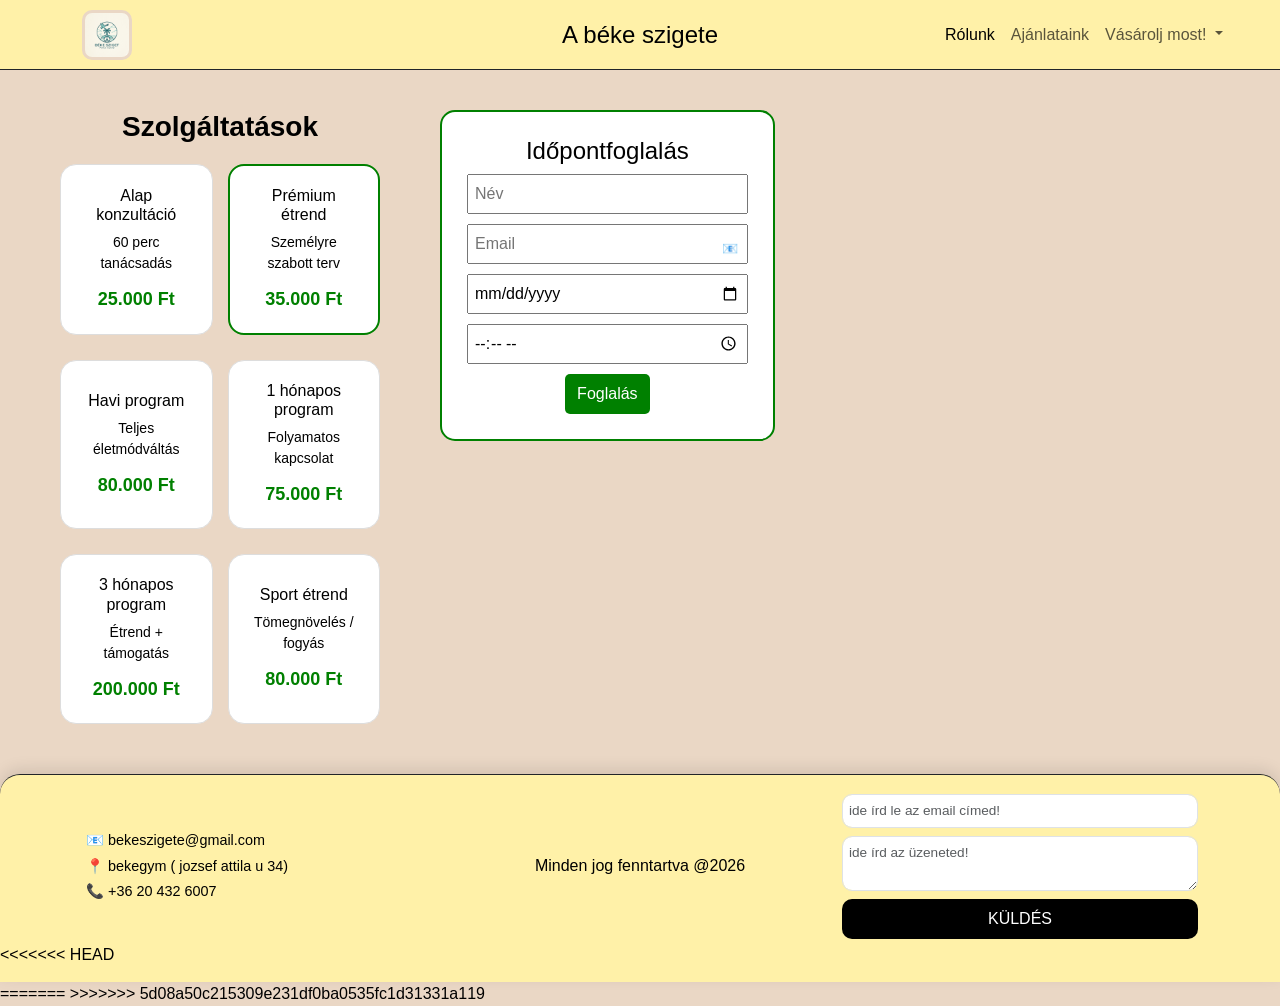
==== commit 1d02e61f: "Merge branch 'main' of https://github.com/Pleooon/Projekt---taplalkozasi-es-eletmod-tanacsado" ====
--- a/ajanlat.html
+++ b/ajanlat.html
@@ -58,42 +58,83 @@
           </div>
         </nav>
   </header>
-<div id="idopont-container">
-
-    <div id="idopont-cim">
-        Időpontfoglalás
-    </div>
-
-    <div id="nev-div" class="idopont-mezo">
-        <label for="nev-input">Név</label>
-        <input type="text" id="nev-input">
-    </div>
-
-   <div id="email-div" class="idopont-mezo">
-    <label for="email-input">Email</label>
-
-    <div class="input-wrapper">
-        <input type="email" id="email-input">
-        <span id="email-icon">📧</span>
+<div id="main-layout-custom">
+
+    <!-- BAL: SZOLGÁLTATÁSOK -->
+  <div id="services-container-custom">
+    <h3 class="services-title">Szolgáltatások</h3>
+
+    <div class="services-grid">
+
+        <div class="service-card">
+            <h5>Alap konzultáció</h5>
+            <p>60 perc tanácsadás</p>
+            <span class="price">25.000 Ft</span>
+        </div>
+
+        <div class="service-card highlight">
+            <h5>Prémium étrend</h5>
+            <p>Személyre szabott terv</p>
+            <span class="price">35.000 Ft</span>
+        </div>
+
+        <div class="service-card">
+            <h5>Havi program</h5>
+            <p>Teljes életmódváltás</p>
+            <span class="price">80.000 Ft</span>
+        </div>
+
+        <div class="service-card">
+            <h5>1 hónapos program</h5>
+            <p>Folyamatos kapcsolat</p>
+            <span class="price">75.000 Ft</span>
+        </div>
+
+        <div class="service-card">
+            <h5>3 hónapos program</h5>
+            <p>Étrend + támogatás</p>
+            <span class="price">200.000 Ft</span>
+        </div>
+
+        <div class="service-card">
+            <h5>Sport étrend</h5>
+            <p>Tömegnövelés / fogyás</p>
+            <span class="price">80.000 Ft</span>
+        </div>
+
     </div>
 </div>
 
 
-    <div id="datum-div" class="idopont-mezo">
-        <label for="datum-input">Dátum</label>
-        <input type="date" id="datum-input">
-    </div>
-
-    <div id="ido-div" class="idopont-mezo">
-        <label for="ido-input">Időpont</label>
-        <input type="time" id="ido-input">
-    </div>
-
-    <div id="gomb-div">
-        <button id="idopont-gomb">Foglalás</button>
+
+    <!-- KÖZÉP: IDŐPONT -->
+    <div id="booking-container-custom">
+
+        <h4>Időpontfoglalás</h4>
+
+        <input type="text" placeholder="Név">
+
+        <div class="input-wrapper">
+            <input type="email" id="email-input" placeholder="Email">
+            <span id="email-icon">📧</span>
+        </div>
+
+        <input type="date">
+        <input type="time">
+
+        <button>Foglalás</button>
+    </div>
+
+
+    <!-- JOBB: TÉRKÉP -->
+    <div id="map-container-custom">
+        <iframe src="https://maps.google.com/maps?q=Makó&output=embed"></iframe>
     </div>
 
 </div>
+
+
+
 
   <footer class="sziget-lablec container-fluid border-top border-dark">
     <div class="container py-1">
@@ -116,9 +157,116 @@
         </div>
       </div>
     </div>
+<<<<<<< HEAD
   </footer>
 
+=======
+
+
+
+
+
+
+
+
+
+
+
+
+
+
+
+
+
+
+
+
+
+
+
+
+
+
+
+
+
+
+
+
+
+
+
+
+
+
+
+
+
+
+
+
+
+
+
+
+
+
+
+
+
+
+
+
+
+
+
+
+
+
+
+
+
+
+
+
+
+
+
+
+
+
+
+    <script>
+    const emailInput = document.getElementById("email-input");
+const emailIcon = document.getElementById("email-icon");
+
+emailInput.addEventListener("input", () => {
+    const value = emailInput.value;
+
+    if (value.includes("@")) {
+        const domain = value.split("@")[1];
+
+        if (domain.includes("gmail")) {
+            emailIcon.textContent = "📧 Gmail";
+        } else if (domain.includes("freemail")) {
+            emailIcon.textContent = "📧 Freemail";
+        } else if (domain.includes("citromail")) {
+            emailIcon.textContent = "📧 Citromail";
+        } else if (domain.includes("outlook") || domain.includes("hotmail")) {
+            emailIcon.textContent = "📧 Outlook";
+        } else {
+            emailIcon.textContent = "📧 " + domain;
+        }
+    } else {
+        emailIcon.textContent = "📧";
+    }
+});
+</script>
+
+</footer>
+>>>>>>> 5d08a50c215309e231df0ba0535fc1d31331a119
 <script src="https://cdn.jsdelivr.net/npm/bootstrap@5.3.2/dist/js/bootstrap.bundle.min.js"></script>
+
 </body>
 </html>
 
--- a/css/style.css
+++ b/css/style.css
@@ -189,27 +189,273 @@
     }
 }
 
+<<<<<<< HEAD
 const emailInput = document.getElementById("email-input");
 const emailIcon = document.getElementById("email-icon");
-
-emailInput.addEventListener("input", () => {
-    const value = emailInput.value;
-
-    if (value.includes("@")) {
-        const domain = value.split("@")[1];
-
-        if (domain.includes("gmail")) {
-            emailIcon.textContent = "📧 Gmail";
-        } else if (domain.includes("freemail")) {
-            emailIcon.textContent = "📧 Freemail";
-        } else if (domain.includes("citromail")) {
-            emailIcon.textContent = "📧 Citromail";
-        } else if (domain.includes("outlook") || domain.includes("hotmail")) {
-            emailIcon.textContent = "📧 Outlook";
-        } else {
-            emailIcon.textContent = "📧 " + domain;
-        }
-    } else {
-        emailIcon.textContent = "📧";
-    }
-});
+=======
+/* Fő konténer */
+#idopont-container {
+    width: 400px;
+    margin: 50px auto;
+    padding: 20px;
+    border: 2px solid #4CAF50;
+    border-radius: 10px;
+    font-family: Arial;
+    background-color: #f9f9f9;
+}
+
+/* Cím */
+#idopont-cim {
+    text-align: center;
+    font-size: 24px;
+    margin-bottom: 20px;
+}
+
+/* Input blokkok */
+.idopont-mezo {
+    margin-bottom: 15px;
+}
+
+.idopont-mezo label {
+    display: block;
+    margin-bottom: 5px;
+}
+
+.idopont-mezo input {
+    width: 100%;
+    padding: 8px;
+    border-radius: 5px;
+    border: 1px solid #ccc;
+}
+
+/* Gomb */
+#idopont-gomb-div {
+    text-align: center;
+}
+
+#idopont-gomb {
+    padding: 10px 20px;
+    background-color: #4CAF50;
+    color: white;
+    border: none;
+    border-radius: 5px;
+    cursor: pointer;
+}
+
+#idopont-gomb:hover {
+    background-color: #45a049;
+}
+.shop-main {
+  padding: 30px;
+  background-color: #f3e2b3;
+}
+
+/* 🔥 GRID + KÖZÉPRE */
+.shop-row {
+  display: grid;
+  grid-template-columns: repeat(3, 320px); /* fix 3 oszlop */
+  justify-content: center; /* középre */
+  gap: 25px;
+}
+
+/* KÁRTYA (nagyobb) */
+.shop-card {
+  width: 100%;
+  border: 2px solid orange;
+  border-radius: 14px;
+  padding: 12px;
+  background: white;
+  box-shadow: 0 5px 12px rgba(0,0,0,0.15);
+}
+
+/* CAROUSEL NAGYOBB */
+.shop-carousel {
+  height: 300px;
+}
+
+/* KÉP NAGYOBB */
+.shop-img {
+  width: 100%;
+  height: 300px;
+  object-fit: cover;
+  border-radius: 10px;
+}
+
+/* hover */
+.shop-card:hover {
+  transform: scale(1.04);
+  transition: 0.3s;
+}
+
+/* MOBIL */
+@media (max-width: 1000px) {
+  .shop-row {
+    grid-template-columns: repeat(2, 300px);
+  }
+}
+
+@media (max-width: 600px) {
+  .shop-row {
+    grid-template-columns: 1fr;
+  }
+}
+
+#main-layout-custom {
+    display: flex;
+    justify-content: space-between; /* SZÉLEKRE HÚZ */
+    align-items: flex-start;
+    gap: 60px;
+    padding: 40px 60px; /* ne margin, hanem padding */
+    width: 100%;
+}
+
+/* BAL OLDAL */
+#services-container-custom {
+    width: 380px; /* nagyobb */
+}
+
+.service-card {
+    border: 1px solid #ccc;
+    padding: 10px;
+    margin-bottom: 10px;
+    border-radius: 8px;
+    background: white;
+}
+
+/* KÖZÉP */
+#booking-container-custom {
+    width: 360px;
+    border: 2px solid green;
+    padding: 25px;
+    border-radius: 15px;
+    background: white;
+    text-align: center;
+    margin: 0 auto; /* EZ KÖZÉPRE TESZI */
+}
+
+
+#booking-container-custom input {
+    width: 100%;
+    margin-bottom: 10px;
+    padding: 6px;
+}
+
+#booking-container-custom button {
+    background: green;
+    color: white;
+    border: none;
+    padding: 8px 12px;
+    border-radius: 5px;
+}
+
+/* EMAIL IKON */
+.input-wrapper {
+    position: relative;
+}
+
+.input-wrapper input {
+    padding-right: 80px;
+}
+
+#email-icon {
+    position: absolute;
+    right: 10px;
+    top: 50%;
+    transform: translateY(-50%);
+    font-size: 13px;
+    color: gray;
+}
+
+/* JOBB OLDAL */
+#map-container-custom {
+    width: 420px;
+}
+>>>>>>> 5d08a50c215309e231df0ba0535fc1d31331a119
+
+
+#map-container-custom iframe {
+    width: 100%;
+    height: 320px;
+    border-radius: 15px;
+}
+
+body {
+    margin: 0;
+}
+
+#main-layout-custom {
+    min-height: 70vh; /* EZ A LÉNYEG */
+}
+
+#services-container-custom {
+    max-width: 320px;
+}
+
+.services-title {
+    text-align: center;
+    margin-bottom: 20px;
+    font-weight: 600;
+}
+
+/* GRID */
+.services-grid {
+    display: grid;
+    grid-template-columns: 1fr 1fr; /* 2 oszlop */
+    gap: 15px;
+}
+
+@media (max-width: 1200px) {
+    #main-layout-custom {
+        flex-direction: column;
+        align-items: center;
+    }
+
+    #services-container-custom,
+    #booking-container-custom,
+    #map-container-custom {
+        width: 100%;
+        max-width: 500px;
+    }
+}
+/* KÁRTYA */
+.service-card {
+    background: white;
+    padding: 20px; /* nagyobb */
+    border-radius: 16px;
+    text-align: center;
+    border: 1px solid #ddd;
+    transition: 0.3s;
+    min-height: 140px; /* egységes méret */
+    display: flex;
+    flex-direction: column;
+    justify-content: center;
+}
+
+/* HOVER EFFECT */
+.service-card:hover {
+    transform: translateY(-5px);
+    box-shadow: 0 10px 20px rgba(0,0,0,0.1);
+}
+
+/* KIEMELT */
+.service-card.highlight {
+    border: 2px solid green;
+}
+
+/* SZÖVEGEK */
+.service-card h5 {
+    margin-bottom: 8px;
+    font-size: 16px;
+}
+
+.service-card p {
+    font-size: 14px;
+    margin-bottom: 12px;
+}
+
+/* ÁR */
+.price {
+    font-size: 18px;
+    font-weight: bold;
+    color: green;
+}
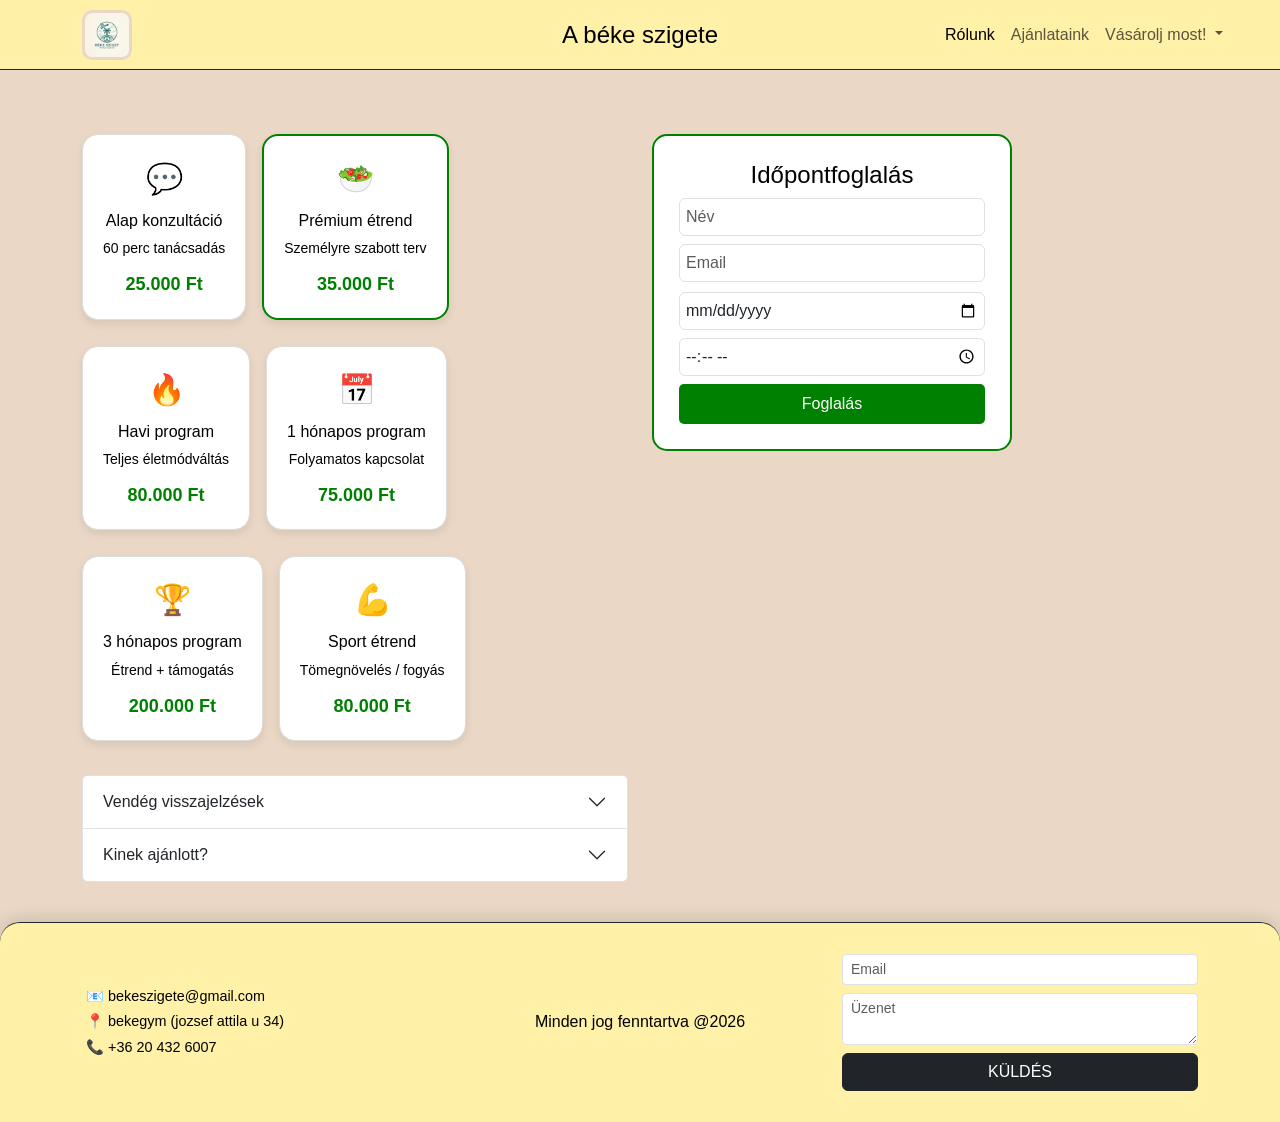
==== commit e745b1d3: "editek" ====
--- a/ajanlat.html
+++ b/ajanlat.html
@@ -11,7 +11,7 @@
 
 </head>
 
-<body>
+<body class="d-flex flex-column min-vh-100">
 
     <header class="sziget-fejlec container-fluid border-bottom border-dark">
     <div class="container h-100">
@@ -59,108 +59,157 @@
         </nav>
   </header>
 <div id="main-layout-custom">
-
-    <!-- BAL: SZOLGÁLTATÁSOK -->
-  <div id="services-container-custom">
-    <h3 class="services-title">Szolgáltatások</h3>
-
-    <div class="services-grid">
-
-        <div class="service-card">
-            <h5>Alap konzultáció</h5>
-            <p>60 perc tanácsadás</p>
-            <span class="price">25.000 Ft</span>
-        </div>
-
-        <div class="service-card highlight">
-            <h5>Prémium étrend</h5>
-            <p>Személyre szabott terv</p>
-            <span class="price">35.000 Ft</span>
-        </div>
-
-        <div class="service-card">
-            <h5>Havi program</h5>
-            <p>Teljes életmódváltás</p>
-            <span class="price">80.000 Ft</span>
-        </div>
-
-        <div class="service-card">
-            <h5>1 hónapos program</h5>
-            <p>Folyamatos kapcsolat</p>
-            <span class="price">75.000 Ft</span>
-        </div>
-
-        <div class="service-card">
-            <h5>3 hónapos program</h5>
-            <p>Étrend + támogatás</p>
-            <span class="price">200.000 Ft</span>
-        </div>
-
-        <div class="service-card">
-            <h5>Sport étrend</h5>
-            <p>Tömegnövelés / fogyás</p>
-            <span class="price">80.000 Ft</span>
-        </div>
-
+<div class="container mt-4">
+    <div class="row">
+
+        <!-- BAL OLDAL (szolgáltatások + accordion) -->
+        <div class="col-lg-6">
+
+            <div class="services-grid d-flex flex-wrap gap-3">
+
+                <!-- KÁRTYÁK -->
+                <div class="service-card custom-service-card">
+                    <div class="service-icon">💬</div>
+                    <h5>Alap konzultáció</h5>
+                    <p>60 perc tanácsadás</p>
+                    <span class="price">25.000 Ft</span>
+                </div>
+
+                <div class="service-card highlight custom-service-card">
+                    <div class="service-icon">🥗</div>
+                    <h5>Prémium étrend</h5>
+                    <p>Személyre szabott terv</p>
+                    <span class="price">35.000 Ft</span>
+                </div>
+
+                <div class="service-card custom-service-card">
+                    <div class="service-icon">🔥</div>
+                    <h5>Havi program</h5>
+                    <p>Teljes életmódváltás</p>
+                    <span class="price">80.000 Ft</span>
+                </div>
+
+                <div class="service-card custom-service-card">
+                    <div class="service-icon">📅</div>
+                    <h5>1 hónapos program</h5>
+                    <p>Folyamatos kapcsolat</p>
+                    <span class="price">75.000 Ft</span>
+                </div>
+
+                <div class="service-card custom-service-card">
+                    <div class="service-icon">🏆</div>
+                    <h5>3 hónapos program</h5>
+                    <p>Étrend + támogatás</p>
+                    <span class="price">200.000 Ft</span>
+                </div>
+
+                <div class="service-card custom-service-card">
+                    <div class="service-icon">💪</div>
+                    <h5>Sport étrend</h5>
+                    <p>Tömegnövelés / fogyás</p>
+                    <span class="price">80.000 Ft</span>
+                </div>
+
+            </div>
+
+            <!-- ACCORDION -->
+            <div class="accordion mt-4" id="infoAccordionCustom">
+
+                <!-- VÉLEMÉNYEK -->
+                <div class="accordion-item">
+                    <h2 class="accordion-header">
+                        <button class="accordion-button collapsed" data-bs-toggle="collapse" data-bs-target="#collapseOneCustom">
+                            Vendég visszajelzések
+                        </button>
+                    </h2>
+
+                    <div id="collapseOneCustom" class="accordion-collapse collapse">
+                        <div class="accordion-body">
+
+                            <div class="testimonial-card-custom">
+                                <p>"3 hónap alatt -8 kg"</p>
+                                <span>– Anna</span>
+                            </div>
+
+                            <div class="testimonial-card-custom">
+                                <p>"Sokkal energikusabb lettem"</p>
+                                <span>– Péter</span>
+                            </div>
+
+                        </div>
+                    </div>
+                </div>
+
+                <!-- KINEK AJÁNLOTT -->
+                <div class="accordion-item">
+                    <h2 class="accordion-header">
+                        <button class="accordion-button collapsed" data-bs-toggle="collapse" data-bs-target="#collapseTwoCustom">
+                            Kinek ajánlott?
+                        </button>
+                    </h2>
+
+                    <div id="collapseTwoCustom" class="accordion-collapse collapse">
+                        <div class="accordion-body">
+
+                            <ul class="target-list-custom">
+                                <li>✔ Fogyni szeretnél</li>
+                                <li>✔ Életmódot váltanál</li>
+                                <li>✔ Sportolsz</li>
+                            </ul>
+
+                        </div>
+                    </div>
+                </div>
+
+            </div>
+
+        </div>
+
+        <!-- KÖZÉP -->
+        <div class="col-lg-3">
+            <div id="booking-container-custom">
+                <h4>Időpontfoglalás</h4>
+
+                <input type="text" placeholder="Név" class="form-control mb-2">
+
+                <div class="input-wrapper mb-2">
+                    <input type="email" id="email-input" class="form-control" placeholder="Email">
+                </div>
+
+                <input type="date" class="form-control mb-2">
+                <input type="time" class="form-control mb-2">
+
+                <button class="btn btn-success w-100">Foglalás</button>
+            </div>
+        </div>
     </div>
 </div>
-
-
-
-    <!-- KÖZÉP: IDŐPONT -->
-    <div id="booking-container-custom">
-
-        <h4>Időpontfoglalás</h4>
-
-        <input type="text" placeholder="Név">
-
-        <div class="input-wrapper">
-            <input type="email" id="email-input" placeholder="Email">
-            <span id="email-icon">📧</span>
-        </div>
-
-        <input type="date">
-        <input type="time">
-
-        <button>Foglalás</button>
+</div>
+<footer class="sziget-lablec container-fluid w-100 border-top border-dark mt-auto">
+    <div class="container py-3">
+        <div class="row align-items-center">
+
+            <div class="col-md-4">
+                <p class="m-1">📧 bekeszigete@gmail.com</p>
+                <p class="m-1">📍 bekegym (jozsef attila u 34)</p>
+                <p class="m-1">📞 +36 20 432 6007</p>
+            </div>
+
+            <div class="col-md-4 text-center">
+                <span>Minden jog fenntartva @2026</span>
+            </div>
+
+            <div class="col-md-4">
+                <form class="d-flex flex-column gap-2">
+                    <input type="email" class="form-control form-control-sm" placeholder="Email">
+                    <textarea class="form-control form-control-sm" placeholder="Üzenet"></textarea>
+                    <button class="btn btn-dark">KÜLDÉS</button>
+                </form>
+            </div>
+
+        </div>
     </div>
-
-
-    <!-- JOBB: TÉRKÉP -->
-    <div id="map-container-custom">
-        <iframe src="https://maps.google.com/maps?q=Makó&output=embed"></iframe>
-    </div>
-
-</div>
-
-
-
-
-  <footer class="sziget-lablec container-fluid border-top border-dark">
-    <div class="container py-1">
-      <div class="row align-items-center">
-        <div class="col-md-4">
-          <p class="m-1">📧 bekeszigete@gmail.com</p>
-          <p class="m-1">📍 bekegym ( jozsef attila u 34)</p>
-          <p class="m-1">📞 +36 20 432 6007</p>
-        </div>
-        <div class="col-md-4 text-center">
-          <span class="sziget-jogok">Minden jog fenntartva @2026</span>
-        </div>
-        <div class="col-md-4">
-          <form class="d-flex flex-column gap-2">
-            <input type="email" class="form-control form-control-sm sziget-input"
-              placeholder="ide írd le az email címed!">
-            <textarea class="form-control form-control-sm sziget-input" placeholder="ide írd az üzeneted!"></textarea>
-            <button type="submit" class="sziget-gomb py-2">KÜLDÉS</button>
-          </form>
-        </div>
-      </div>
-    </div>
-<<<<<<< HEAD
-  </footer>
-
-=======
+</footer>
 
 
 
@@ -262,9 +311,6 @@
     }
 });
 </script>
-
-</footer>
->>>>>>> 5d08a50c215309e231df0ba0535fc1d31331a119
 <script src="https://cdn.jsdelivr.net/npm/bootstrap@5.3.2/dist/js/bootstrap.bundle.min.js"></script>
 
 </body>
--- a/css/style.css
+++ b/css/style.css
@@ -189,10 +189,6 @@
     }
 }
 
-<<<<<<< HEAD
-const emailInput = document.getElementById("email-input");
-const emailIcon = document.getElementById("email-icon");
-=======
 /* Fő konténer */
 #idopont-container {
     width: 400px;
@@ -313,6 +309,13 @@
 #services-container-custom {
     width: 380px; /* nagyobb */
 }
+#services-custom .container {
+    max-width: 900px;
+}
+.services-custom {
+    padding-top: 20px;
+    padding-bottom: 40px;
+}
 
 .service-card {
     border: 1px solid #ccc;
@@ -321,6 +324,58 @@
     border-radius: 8px;
     background: white;
 }
+
+.custom-service-card {
+    border-radius: 15px;
+    padding: 20px;
+    transition: all 0.3s ease;
+    box-shadow: 0 4px 10px rgba(0,0,0,0.08);
+    text-align: center;
+}
+.custom-service-card:hover {
+    transform: translateY(-8px) scale(1.02);
+    box-shadow: 0 10px 25px rgba(0,0,0,0.15);
+}
+.service-icon {
+    font-size: 30px;
+    margin-bottom: 10px;
+}
+
+
+#testimonials-section-custom {
+    margin-top: 40px;
+    text-align: center;
+}
+
+.testimonial-card-custom {
+    background: #fff;
+    padding: 15px;
+    margin: 10px auto;
+    max-width: 400px;
+    border-radius: 12px;
+    box-shadow: 0 4px 12px rgba(0,0,0,0.1);
+    font-style: italic;
+}
+
+#target-section-custom {
+    margin-top: 40px;
+    text-align: center;
+}
+
+.target-list-custom {
+    list-style: none;
+    padding: 0;
+}
+
+.target-list-custom li {
+    background: #f8f8f8;
+    margin: 8px auto;
+    padding: 10px;
+    max-width: 350px;
+    border-radius: 10px;
+    font-weight: 500;
+}
+
 
 /* KÖZÉP */
 #booking-container-custom {
@@ -370,7 +425,6 @@
 #map-container-custom {
     width: 420px;
 }
->>>>>>> 5d08a50c215309e231df0ba0535fc1d31331a119
 
 
 #map-container-custom iframe {
@@ -459,3 +513,146 @@
     font-weight: bold;
     color: green;
 }
+
+#philosophy p {
+    font-size: 17px;
+    line-height: 1.6;
+}
+
+#philosophy h3 {
+    color: green;
+    font-weight: bold;
+}
+
+/* SECTION */
+.section-custom {
+    padding: 60px 0;
+}
+/* CÍM */
+.section-title-custom h2 {
+    font-weight: 600;
+}
+
+.underline-custom {
+    width: 60px;
+    height: 3px;
+    background: green;
+    margin: 10px auto;
+}
+
+.philosophy-text-custom {
+    max-width: 500px;
+    margin: 0 auto;
+    text-align: center;
+}
+
+.stats-container-custom {
+    max-width: 350px;
+    margin: 0 auto;
+}
+
+/* STAT CARD */
+.stat-card-custom {
+    background: #f1f1f1;
+    padding: 25px;
+    border-radius: 12px;
+    text-align: center;
+    transition: 0.3s;
+    box-shadow: 0 4px 10px rgba(0,0,0,0.1);
+}
+
+.stat-card-custom:hover {
+    transform: translateY(-5px);
+    box-shadow: 0 10px 25px rgba(0,0,0,0.15);
+}
+
+.stat-card-custom h3 {
+    color: green;
+    font-weight: bold;
+}
+
+/* SERVICES ALATTI KÁRTYÁK FIX */
+.service-grid {
+    margin-top: 50px;
+}
+
+.service-grid .card {
+    border-radius: 12px;
+    padding: 20px;
+    transition: 0.3s;
+    box-shadow: 0 4px 10px rgba(0,0,0,0.1);
+}
+
+.service-grid .card:hover {
+    transform: translateY(-5px);
+}
+.stat-card-custom {
+    background: white;
+}
+/* ===== RÓLUNK SZEKCIÓ ===== */
+
+.section-custom {
+    padding: 80px 0;
+}
+
+.philosophy-text-custom p {
+    font-size: 16px;
+    line-height: 1.6;
+    margin-bottom: 15px;
+}
+
+
+
+.stat-card-custom {
+    background: #f1f1f1;
+    padding: 25px;
+    border-radius: 15px;
+    text-align: center;
+    box-shadow: 0 5px 15px rgba(0,0,0,0.1);
+}
+
+.stat-card-custom h3 {
+    color: green;
+    font-weight: bold;
+}
+
+/* ===== SERVICES ===== */
+
+.section-custom {
+    padding: 40px 0;
+}
+.service-card-custom-2 {
+    background: #f1f1f1;
+    padding: 25px;
+    border-radius: 15px;
+    text-align: center;
+    height: 100%;
+    transition: 0.3s;
+}
+
+.service-card-custom-2:hover {
+    transform: translateY(-5px);
+    box-shadow: 0 10px 25px rgba(0,0,0,0.15);
+}
+
+.service-card-custom-2 h5 {
+    margin-bottom: 10px;
+}
+
+/* ===== CÍM DESIGN ===== */
+
+.section-title-custom h2 {
+    font-weight: bold;
+}
+
+.underline-custom {
+    width: 60px;
+    height: 3px;
+    background: green;
+    margin: 10px auto;
+    border-radius: 5px;
+}
+
+#philosophy-custom .container {
+    max-width: 900px;
+}
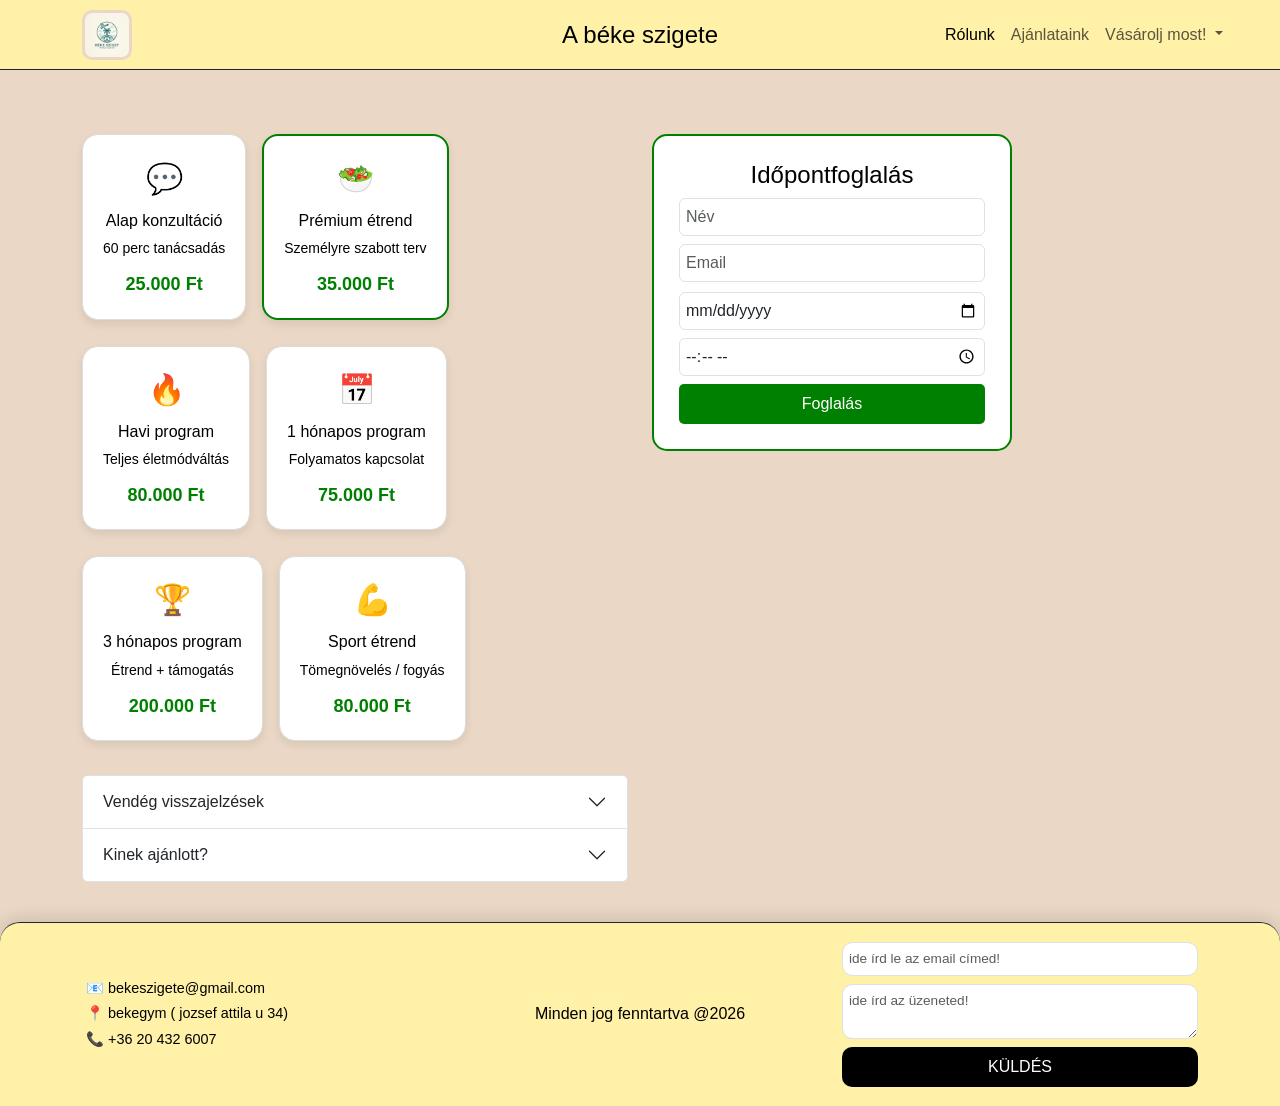
==== commit 19afa504: "footer(ajanlat oldalnal) javítva" ====
--- a/ajanlat.html
+++ b/ajanlat.html
@@ -185,30 +185,29 @@
     </div>
 </div>
 </div>
-<footer class="sziget-lablec container-fluid w-100 border-top border-dark mt-auto">
-    <div class="container py-3">
-        <div class="row align-items-center">
-
-            <div class="col-md-4">
-                <p class="m-1">📧 bekeszigete@gmail.com</p>
-                <p class="m-1">📍 bekegym (jozsef attila u 34)</p>
-                <p class="m-1">📞 +36 20 432 6007</p>
-            </div>
-
-            <div class="col-md-4 text-center">
-                <span>Minden jog fenntartva @2026</span>
-            </div>
-
-            <div class="col-md-4">
-                <form class="d-flex flex-column gap-2">
-                    <input type="email" class="form-control form-control-sm" placeholder="Email">
-                    <textarea class="form-control form-control-sm" placeholder="Üzenet"></textarea>
-                    <button class="btn btn-dark">KÜLDÉS</button>
-                </form>
-            </div>
-
-        </div>
+  <footer class="sziget-lablec container-fluid border-top border-dark">
+    <div class="container py-1">
+      <div class="row align-items-center">
+        <div class="col-md-4">
+          <p class="m-1">📧 bekeszigete@gmail.com</p>
+          <p class="m-1">📍 bekegym ( jozsef attila u 34)</p>
+          <p class="m-1">📞 +36 20 432 6007</p>
+        </div>
+        <div class="col-md-4 text-center">
+          <span class="sziget-jogok">Minden jog fenntartva @2026</span>
+        </div>
+        <div class="col-md-4">
+          <form class="d-flex flex-column gap-2">
+            <input type="email" class="form-control form-control-sm sziget-input"
+              placeholder="ide írd le az email címed!">
+            <textarea class="form-control form-control-sm sziget-input" placeholder="ide írd az üzeneted!"></textarea>
+            <button type="submit" class="sziget-gomb py-2">KÜLDÉS</button>
+          </form>
+        </div>
+      </div>
     </div>
+</footer>
+<script src="https://cdn.jsdelivr.net/npm/bootstrap@5.3.2/dist/js/bootstrap.bundle.min.js"></script>
 </footer>
 
 
--- a/css/style.css
+++ b/css/style.css
@@ -655,4 +655,54 @@
 
 #philosophy-custom .container {
     max-width: 900px;
+}
+.shop-main {
+      padding: 20px;
+    }
+
+    .shop-row {
+      display: flex;
+      flex-wrap: wrap;
+      justify-content: center;
+      gap: 20px;
+    }
+
+    .shop-col {
+      width: 300px;
+    }
+
+    .shop-card {
+      border: 1px solid #ddd;
+      border-radius: 10px;
+      overflow: hidden;
+      padding: 10px;
+      background: white;
+    }
+
+    .shop-img {
+      width: 100%;
+      height: 250px;
+      object-fit: cover;
+    }
+
+    /* CÍM DOBOZ */
+    .shop-title {
+      display: block;
+      width: fit-content;
+      margin: 40px auto 20px;
+      padding: 10px 25px;
+      background-color: #FFF1A8;
+      border-radius: 12px;
+      font-size: 24px;
+      font-weight: bold;
+      text-align: center;
+      box-shadow: 0 4px 10px rgba(0,0,0,0.1);
+    }
+    .shop-row {
+  display: flex;
+  justify-content: center;
+}
+
+.shop-col {
+  margin: 15px; /* EZ ad távolságot */
 }
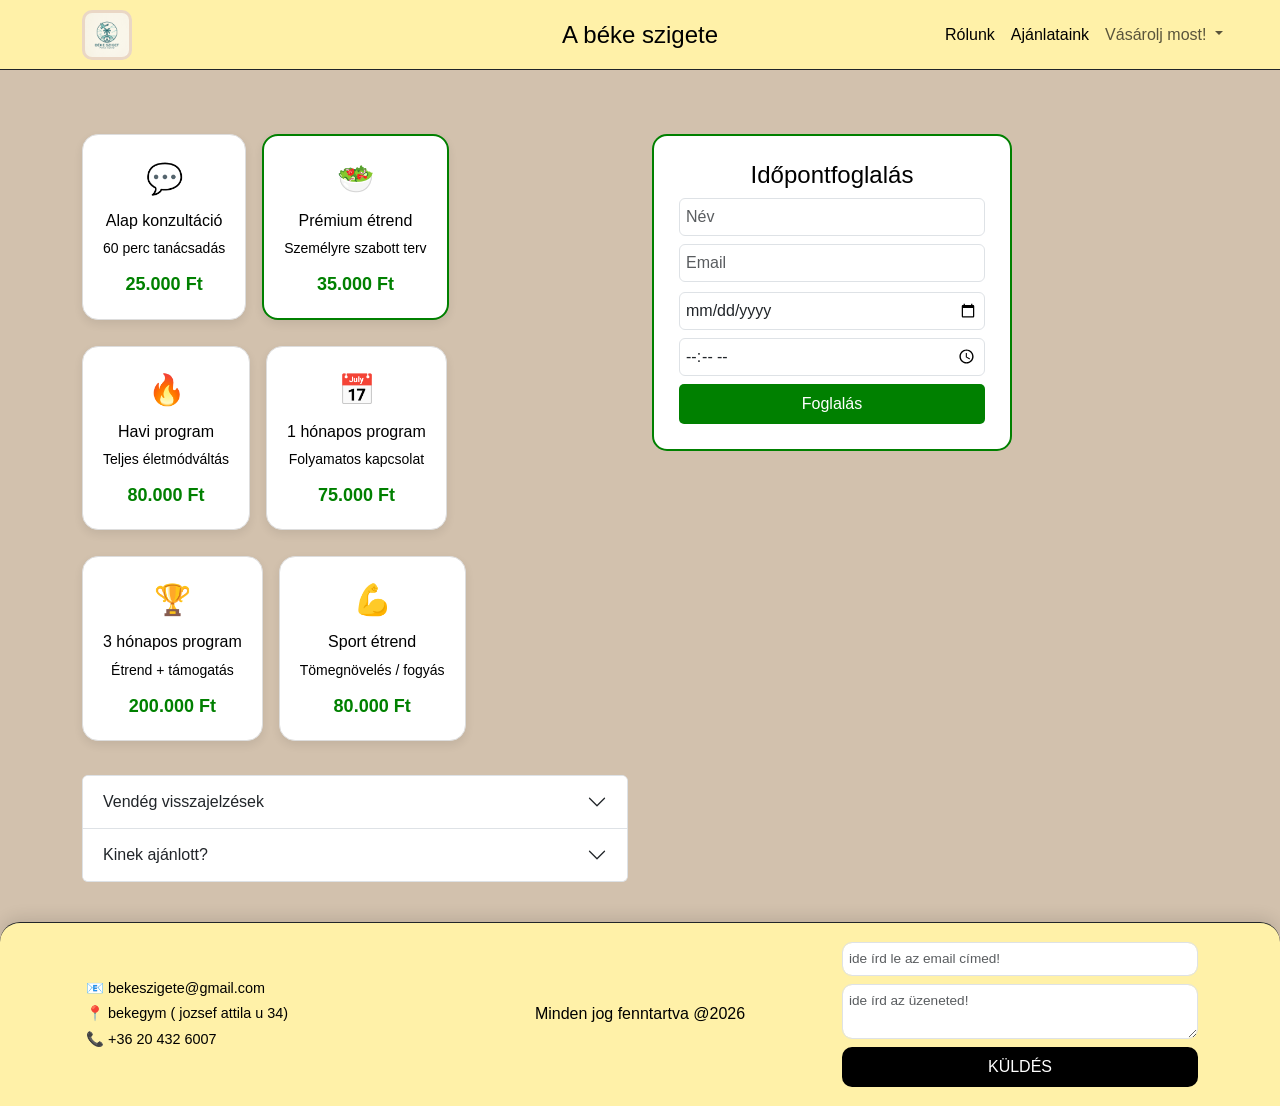
==== commit 5bbf6f6c: "valtoztatasok" ====
--- a/ajanlat.html
+++ b/ajanlat.html
@@ -4,7 +4,7 @@
     <meta charset="UTF-8">
     <meta name="viewport" content="width=device-width, initial-scale=1.0">
     <title>Git Áron | Táplálkozási és Életmód Tanácsadó</title>
-    <link href="https://cdn.jsdelivr.net/npm/bootstrap@5.3.3/dist/css/bootstrap.min.css" rel="stylesheet">
+    <link href="https://cdn.jsdelivr.net/npm/bootstrap@5.3.3/dist/css/bootstrap.min.css" rel="stylesheet"> 
     <link rel="stylesheet" href="css/style.css">
 
 <title>Időpontfoglalás</title>
@@ -13,7 +13,7 @@
 
 <body class="d-flex flex-column min-vh-100">
 
-    <header class="sziget-fejlec container-fluid border-bottom border-dark">
+  <header class="sziget-fejlec container-fluid border-bottom border-dark">
     <div class="container h-100">
       <div class="row h-100 align-items-center">
         <div class="col-3">
@@ -36,7 +36,7 @@
                   <a class="nav-link active" aria-current="page" href="rolunk.html">Rólunk</a>
                 </li>
                 <li class="nav-item">
-                  <a class="nav-link" href="ajanlat.html">Ajánlataink</a>
+                  <a class="nav-link active" href="ajanlat.html">Ajánlataink</a>
                 </li>
                 <li class="nav-item dropdown">
                   <a class="nav-link dropdown-toggle" href="#" role="button" data-bs-toggle="dropdown"
@@ -310,7 +310,6 @@
     }
 });
 </script>
-<script src="https://cdn.jsdelivr.net/npm/bootstrap@5.3.2/dist/js/bootstrap.bundle.min.js"></script>
 
 </body>
 </html>
--- a/css/style.css
+++ b/css/style.css
@@ -705,4 +705,66 @@
 
 .shop-col {
   margin: 15px; /* EZ ad távolságot */
-}+}
+
+body {
+  background-color: #d2c1ad;
+}
+
+/* HERO */
+.hero-sziget {
+  background: #e6d28f;
+  padding: 80px 0;
+}
+
+.hero-cim {
+  font-size: 48px;
+  font-weight: bold;
+}
+
+.hero-szoveg {
+  font-size: 20px;
+  margin-bottom: 20px;
+}
+
+.hero-gomb {
+  background-color: black;
+  color: white;
+  padding: 10px 25px;
+}
+
+/* SZOLGÁLTATÁS */
+.szolgaltatas-szekcio {
+  padding: 60px 0;
+}
+
+.szolg-kartya {
+  background: white;
+  padding: 20px;
+  border-radius: 10px;
+  transition: 0.3s;
+}
+
+.szolg-kartya:hover {
+  transform: scale(1.05);
+}
+
+/* BIZALOM */
+.bizalom-szekcio {
+  background: #e6d28f;
+  padding: 50px;
+}
+
+/* RÓLAM */
+.rolam-szekcio {
+  padding: 60px 0;
+}
+
+/* SHOP */
+.shop-kartya {
+  transition: 0.3s;
+}
+
+.shop-kartya:hover {
+  transform: scale(1.05);
+}
